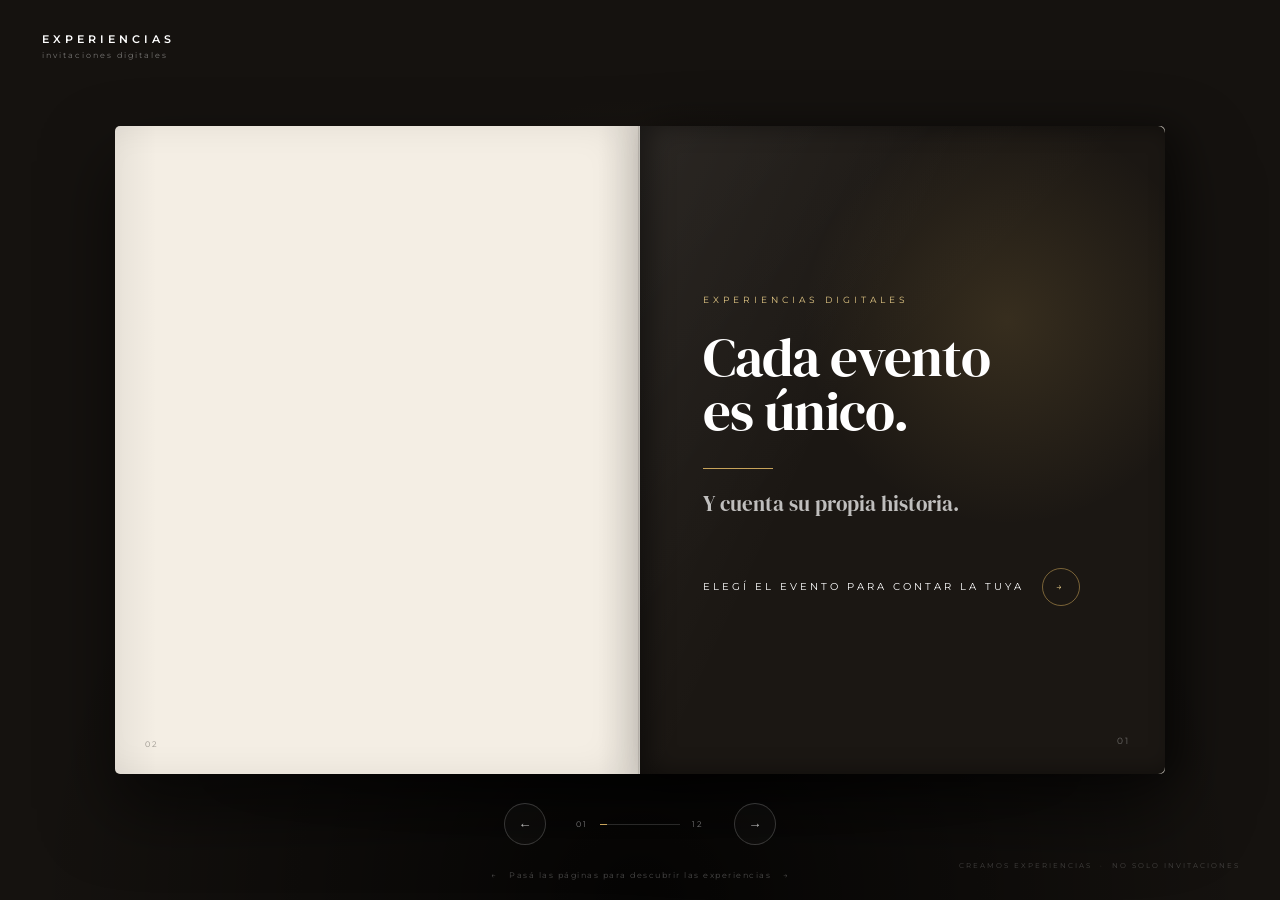
==== index.html @ a9545215 "Version inicial" ====
<!doctype html>
<html lang="es">
  <head>
    <meta charset="UTF-8" />
    <meta name="viewport" content="width=device-width, initial-scale=1.0" />

    <title>Experiencias · Invitaciones digitales</title>

    <link rel="preconnect" href="https://fonts.googleapis.com" />
    <link rel="preconnect" href="https://fonts.gstatic.com" crossorigin />

    <link
      href="https://fonts.googleapis.com/css2?family=DM+Serif+Display&family=Montserrat:wght@300;400;500;600&display=swap"
      rel="stylesheet"
    />

    <link rel="stylesheet" href="assets/css/book.css" />
  </head>

  <body>
    <main class="book-world">
      <!-- Luz ambiental -->
      <div class="ambient-light"></div>

      <!-- Marca -->
      <div class="brand">
        <span>EXPERIENCIAS</span>
        <small>invitaciones digitales</small>
      </div>

      <!-- =========================
         LIBRO
    ========================== -->

      <section class="book-stage" aria-label="Experiencias">
        <div class="book" id="book">
          <!-- =========================
             PORTADA
        ========================== -->

          <div class="book-page cover-page" data-page="cover">
            <div class="cover-content">
              <div class="cover-small">EXPERIENCIAS DIGITALES</div>

              <h1>
                Cada evento<br />
                es único.
              </h1>

              <div class="cover-line"></div>

              <p>Y cuenta su propia historia.</p>

              <button class="open-book" id="openBook">
                <span>Elegí el evento para contar la tuya</span>
                <i>→</i>
              </button>
            </div>

            <div class="cover-number">01</div>
          </div>

          <!-- =========================
             PÁGINA INTERIOR IZQUIERDA
        ========================== -->

          <div class="book-page page-left" id="leftPage">
            <div class="page-number">
              <span id="leftNumber">02</span>
            </div>

            <div class="page-content" id="leftContent"></div>
          </div>

          <!-- =========================
             PÁGINA INTERIOR DERECHA
        ========================== -->

          <div class="book-page page-right" id="rightPage">
            <div class="page-number">
              <span id="rightNumber">03</span>
            </div>

            <div class="page-content" id="rightContent"></div>
          </div>
        </div>
      </section>

      <!-- =========================
         CONTROLES
    ========================== -->

      <div class="book-controls">
        <button id="prevPage" aria-label="Página anterior">←</button>

        <div class="page-progress">
          <span id="pageCurrent">01</span>
          <span class="progress-line">
            <span id="progressBar"></span>
          </span>
          <span id="pageTotal">12</span>
        </div>

        <button id="nextPage" aria-label="Página siguiente">→</button>
      </div>

      <div class="book-hint" id="bookHint">
        <span>←</span>
        <span>Pasá las páginas para descubrir las experiencias</span>
        <span>→</span>
      </div>

      <!-- =========================
         FOOTER MÍNIMO
    ========================== -->

      <div class="book-footer">
        <span>CREAMOS EXPERIENCIAS</span>
        <span>·</span>
        <span>NO SOLO INVITACIONES</span>
      </div>
    </main>

    <script src="assets/js/book.js"></script>
  </body>
</html>
---- assets/css/book.css ----
/* =========================================================
   EXPERIENCIAS
   BOOK EXPERIENCE
========================================================= */

:root {
  --bg: #15120f;
  --bg-soft: #211c17;

  --paper: #f4eee4;
  --paper-dark: #e8dfd2;

  --ink: #29231e;
  --ink-soft: #756b60;

  --gold: #c7a35a;
  --gold-light: #e4c986;

  --serif: "DM Serif Display", Georgia, serif;
  --sans: "Montserrat", Arial, sans-serif;
}

/* =========================================================
   RESET
========================================================= */

* {
  box-sizing: border-box;
}

html,
body {
  width: 100%;
  min-height: 100%;
  margin: 0;
}

body {
  background: var(--bg);
  color: white;
  font-family: var(--sans);
  overflow: hidden;
}

/* =========================================================
   ESCENARIO
========================================================= */

.book-world {
  position: relative;

  width: 100vw;
  height: 100vh;

  min-height: 620px;

  display: flex;
  align-items: center;
  justify-content: center;

  overflow: hidden;

  background:
    radial-gradient(circle at 50% 45%, rgba(94, 72, 40, 0.28), transparent 38%),
    radial-gradient(circle at 50% 100%, rgba(0, 0, 0, 0.75), transparent 55%),
    #15120f;
}

/* Luz ambiental detrás del libro */

.ambient-light {
  position: absolute;

  width: 70vw;
  height: 55vh;

  left: 50%;
  top: 50%;

  transform: translate(-50%, -50%);

  background: radial-gradient(
    ellipse,
    rgba(201, 162, 83, 0.12),
    rgba(201, 162, 83, 0.03) 40%,
    transparent 70%
  );

  filter: blur(20px);

  pointer-events: none;
}

/* =========================================================
   MARCA
========================================================= */

.brand {
  position: fixed;

  top: 32px;
  left: 42px;

  z-index: 20;

  display: flex;
  flex-direction: column;

  gap: 4px;
}

.brand span {
  font-size: 11px;
  letter-spacing: 4px;
  font-weight: 600;
}

.brand small {
  font-size: 8px;
  letter-spacing: 2px;
  color: rgba(255, 255, 255, 0.42);
}

/* =========================================================
   ESCENARIO DEL LIBRO
========================================================= */

.book-stage {
  position: relative;

  width: min(1080px, 82vw);
  height: min(650px, 72vh);

  perspective: 2200px;
}

/* =========================================================
   LIBRO
========================================================= */

.book {
  position: relative;

  width: 100%;
  height: 100%;

  transform-style: preserve-3d;

  transition: transform 1.1s cubic-bezier(0.22, 0.61, 0.36, 1);

  filter: drop-shadow(0 35px 35px rgba(0, 0, 0, 0.55));
}

/* =========================================================
   PÁGINAS
========================================================= */

.book-page {
  position: absolute;

  top: 0;

  width: 50%;
  height: 100%;

  overflow: hidden;

  background:
    linear-gradient(
      90deg,
      rgba(0, 0, 0, 0.05),
      transparent 8%,
      transparent 92%,
      rgba(0, 0, 0, 0.07)
    ),
    var(--paper);

  color: var(--ink);
}

/* izquierda */

.page-left {
  left: 0;

  border-radius: 5px 0 0 5px;

  box-shadow: inset -20px 0 35px rgba(0, 0, 0, 0.07);
}

/* derecha */

.page-right {
  right: 0;

  border-radius: 0 5px 5px 0;

  box-shadow: inset 20px 0 35px rgba(0, 0, 0, 0.07);
}

/* =========================================================
   LOMO
========================================================= */

.book::after {
  content: "";

  position: absolute;

  left: 50%;
  top: 0;

  width: 3px;
  height: 100%;

  transform: translateX(-50%);

  background: linear-gradient(
    90deg,
    rgba(0, 0, 0, 0.22),
    rgba(255, 255, 255, 0.28),
    rgba(0, 0, 0, 0.22)
  );

  z-index: 30;

  pointer-events: none;
}

/* =========================================================
   PORTADA
========================================================= */

.cover-page {
  left: 50%;

  width: 50%;

  z-index: 50;

  transform-origin: left center;

  background:
    linear-gradient(115deg, rgba(255, 255, 255, 0.05), transparent 40%),
    radial-gradient(
      circle at 70% 30%,
      rgba(214, 175, 94, 0.15),
      transparent 35%
    ),
    #1b1713;

  color: white;

  border-radius: 0 7px 7px 0;

  box-shadow:
    inset 10px 0 25px rgba(0, 0, 0, 0.45),
    15px 0 35px rgba(0, 0, 0, 0.35);

  transition: transform 1.25s cubic-bezier(0.77, 0, 0.18, 1);
}

/* cuando se abre */

.book.open .cover-page {
  transform: rotateY(-180deg);
}

/* =========================================================
   PORTADA CONTENIDO
========================================================= */

.cover-content {
  position: absolute;

  inset: 0;

  padding: 12%;

  display: flex;
  flex-direction: column;

  justify-content: center;
  align-items: flex-start;

  background: linear-gradient(
    135deg,
    rgba(255, 255, 255, 0.025),
    transparent 45%
  );
}

.cover-small {
  font-size: 9px;

  letter-spacing: 4px;

  color: var(--gold-light);

  margin-bottom: 25px;
}

.cover-content h1 {
  margin: 0;

  font-family: var(--serif);

  font-weight: 400;

  font-size: clamp(38px, 4.3vw, 68px);

  line-height: 0.98;

  letter-spacing: -1px;
}

.cover-line {
  width: 70px;
  height: 1px;

  background: var(--gold);

  margin: 30px 0 20px;
}

.cover-content p {
  margin: 0;

  font-family: var(--serif);

  font-size: 21px;

  color: rgba(255, 255, 255, 0.72);
}

/* =========================================================
   BOTÓN ABRIR
========================================================= */

.open-book {
  margin-top: 50px;

  padding: 0;

  display: flex;
  align-items: center;
  gap: 18px;

  border: 0;
  background: none;

  color: white;

  font-family: var(--sans);

  font-size: 10px;

  letter-spacing: 3px;
  text-transform: uppercase;

  cursor: pointer;
}

.open-book i {
  width: 38px;
  height: 38px;

  border: 1px solid rgba(201, 162, 87, 0.55);
  border-radius: 50%;

  display: flex;
  align-items: center;
  justify-content: center;

  color: var(--gold-light);

  font-style: normal;

  transition:
    transform 0.35s ease,
    background 0.35s ease;
}

.open-book:hover i {
  transform: translateX(6px);

  background: rgba(201, 162, 87, 0.12);
}

/* =========================================================
   NÚMERO PORTADA
========================================================= */

.cover-number {
  position: absolute;

  bottom: 28px;
  right: 35px;

  font-size: 9px;

  letter-spacing: 2px;

  color: rgba(255, 255, 255, 0.35);
}

/* =========================================================
   CONTENIDO DE PÁGINAS
========================================================= */

.page-content {
  position: absolute;

  inset: 0;

  padding: 12%;

  display: flex;
  flex-direction: column;

  justify-content: center;
}

/* =========================================================
   PÁGINA DE EXPERIENCIA
========================================================= */

.experience-page {
  position: relative;

  width: 100%;
  height: 100%;

  overflow: hidden;

  cursor: pointer;
}

.experience-image {
  position: absolute;

  inset: 0;

  width: 100%;
  height: 100%;

  object-fit: cover;

  transition: transform 1s ease;
}

.experience-page:hover .experience-image {
  transform: scale(1.045);
}

/* velo */

.experience-page::after {
  content: "";

  position: absolute;

  inset: 0;

  background: linear-gradient(
    to top,
    rgba(0, 0, 0, 0.72),
    rgba(0, 0, 0, 0.05) 60%
  );

  pointer-events: none;
}

/* información */

.experience-info {
  position: absolute;

  z-index: 2;

  left: 9%;
  right: 9%;
  bottom: 9%;

  color: white;
}

.experience-category {
  display: block;

  margin-bottom: 9px;

  font-size: 8px;

  letter-spacing: 3px;

  text-transform: uppercase;

  color: var(--gold-light);
}

.experience-title {
  margin: 0;

  font-family: var(--serif);

  font-size: clamp(28px, 3vw, 46px);

  font-weight: 400;

  line-height: 1;
}

.experience-phrase {
  margin: 13px 0 0;

  max-width: 280px;

  font-size: 11px;

  line-height: 1.7;

  color: rgba(255, 255, 255, 0.78);
}

/* =========================================================
   BOTÓN VIVIR
========================================================= */

.experience-open {
  margin-top: 22px;

  padding: 0;

  border: 0;

  background: transparent;

  color: white;

  font-family: var(--sans);

  font-size: 8px;

  letter-spacing: 2px;

  text-transform: uppercase;

  cursor: pointer;
}

.experience-open span {
  display: inline-block;

  padding-bottom: 5px;

  border-bottom: 1px solid rgba(255, 255, 255, 0.45);
}

/* =========================================================
   PÁGINA SIMPLE
========================================================= */

.simple-page {
  height: 100%;

  padding: 12%;

  display: flex;

  flex-direction: column;

  justify-content: center;

  align-items: flex-start;
}

.simple-number {
  font-size: 9px;

  letter-spacing: 3px;

  color: var(--gold-dark);

  margin-bottom: 25px;
}

.simple-page h2 {
  margin: 0;

  font-family: var(--serif);

  font-weight: 400;

  font-size: clamp(32px, 3vw, 50px);

  line-height: 1;
}

.simple-page p {
  max-width: 300px;

  margin-top: 20px;

  color: var(--ink-soft);

  font-size: 12px;

  line-height: 1.8;
}

/* =========================================================
   NÚMEROS
========================================================= */

.page-number {
  position: absolute;

  z-index: 10;

  bottom: 25px;

  font-size: 8px;

  letter-spacing: 2px;

  color: rgba(40, 35, 30, 0.42);
}

.page-left .page-number {
  left: 30px;
}

.page-right .page-number {
  right: 30px;
}

/* =========================================================
   CONTROLES
========================================================= */

.book-controls {
  position: fixed;

  z-index: 50;

  left: 50%;
  bottom: 55px;

  transform: translateX(-50%);

  display: flex;

  align-items: center;

  gap: 30px;
}

.book-controls button {
  width: 42px;
  height: 42px;

  border: 1px solid rgba(255, 255, 255, 0.18);

  border-radius: 50%;

  background: rgba(255, 255, 255, 0.025);

  color: rgba(255, 255, 255, 0.72);

  cursor: pointer;

  transition:
    border-color 0.3s ease,
    background 0.3s ease,
    transform 0.3s ease;
}

.book-controls button:hover {
  border-color: var(--gold);

  background: rgba(201, 162, 87, 0.08);

  transform: scale(1.08);
}

.page-progress {
  display: flex;

  align-items: center;

  gap: 12px;

  font-size: 8px;

  letter-spacing: 2px;

  color: rgba(255, 255, 255, 0.45);
}

.progress-line {
  position: relative;

  width: 80px;
  height: 1px;

  background: rgba(255, 255, 255, 0.15);
}

#progressBar {
  position: absolute;

  left: 0;
  top: 0;

  height: 1px;

  width: 10%;

  background: var(--gold);
}

/* =========================================================
   AYUDA
========================================================= */

.book-hint {
  position: fixed;

  left: 50%;
  bottom: 20px;

  transform: translateX(-50%);

  display: flex;

  gap: 12px;

  align-items: center;

  font-size: 8px;

  letter-spacing: 1.5px;

  color: rgba(255, 255, 255, 0.28);

  transition: opacity 0.8s ease;
}

.book-hint.hidden {
  opacity: 0;
}

/* =========================================================
   FOOTER
========================================================= */

.book-footer {
  position: fixed;

  right: 40px;
  bottom: 30px;

  display: flex;

  gap: 8px;

  font-size: 7px;

  letter-spacing: 2px;

  color: rgba(255, 255, 255, 0.22);
}

/* =========================================================
   ANIMACIONES
========================================================= */

@keyframes bookAppear {
  from {
    opacity: 0;
    transform: translateY(35px) rotateX(4deg);
  }

  to {
    opacity: 1;
    transform: translateY(0) rotateX(0);
  }
}

.book {
  animation: bookAppear 1.4s cubic-bezier(0.22, 0.61, 0.36, 1) both;
}

/* =========================================================
   RESPONSIVE
========================================================= */

@media (max-width: 800px) {
  body {
    overflow: hidden;
  }

  .book-world {
    min-height: 100svh;
  }

  .brand {
    top: 22px;
    left: 22px;
  }

  .book-stage {
    width: 88vw;
    height: 70vh;
  }

  .book-page {
    width: 100%;
  }

  .page-left {
    display: none;
  }

  .page-right {
    left: 0;
    right: auto;

    border-radius: 5px;

    box-shadow: inset 0 0 30px rgba(0, 0, 0, 0.08);
  }

  .book::after {
    display: none;
  }

  .cover-page {
    left: 0;

    width: 100%;

    border-radius: 5px;

    transform-origin: left center;
  }

  .book.open .cover-page {
    transform: rotateY(-180deg) translateX(-100%);
  }

  .cover-content {
    padding: 11%;
  }

  .cover-content h1 {
    font-size: 43px;
  }

  .cover-content p {
    font-size: 18px;
  }

  .book-controls {
    bottom: 58px;
  }

  .book-footer {
    display: none;
  }

  .book-hint {
    width: 90%;

    justify-content: center;

    text-align: center;
  }
}

@media (max-height: 700px) and (min-width: 801px) {
  .book-stage {
    height: 68vh;
  }

  .book-controls {
    bottom: 42px;
  }

  .book-hint {
    display: none;
  }
}

/* =========================================================
   ACCESIBILIDAD
========================================================= */

@media (prefers-reduced-motion: reduce) {
  *,
  *::before,
  *::after {
    animation-duration: 0.01ms !important;
    transition-duration: 0.01ms !important;
  }
}

/* =========================================================
   PAGE FLIP — EFECTO FÍSICO
========================================================= */

.book {
  transform-style: preserve-3d;
  perspective: 2200px;
}

/* Hoja que gira */
.flip-page {
  position: absolute;
  top: 0;
  left: 50%;

  width: 50%;
  height: 100%;

  transform-origin: left center;
  transform-style: preserve-3d;

  z-index: 100;

  cursor: grab;

  transition:
    transform 1s cubic-bezier(0.77, 0, 0.18, 1),
    filter 0.8s ease;
}

.flip-page:active {
  cursor: grabbing;
}

/* frente y dorso */
.flip-face {
  position: absolute;
  inset: 0;

  width: 100%;
  height: 100%;

  overflow: hidden;

  backface-visibility: hidden;

  border-radius: 0 5px 5px 0;

  box-shadow: inset 12px 0 25px rgba(0, 0, 0, 0.08);
}

/* frente */
.flip-front {
  background: var(--paper);
}

/* dorso */
.flip-back {
  transform: rotateY(180deg);

  background:
    linear-gradient(
      90deg,
      rgba(0, 0, 0, 0.08),
      transparent 18%,
      transparent 85%,
      rgba(0, 0, 0, 0.05)
    ),
    var(--paper-dark);
}

/* sombra que aparece debajo de la hoja */
.flip-page::after {
  content: "";

  position: absolute;

  top: 0;
  left: 0;

  width: 100%;
  height: 100%;

  pointer-events: none;

  background: linear-gradient(
    90deg,
    rgba(0, 0, 0, 0.38),
    rgba(0, 0, 0, 0.08) 30%,
    transparent 65%
  );

  opacity: 0;

  transition: opacity 0.4s ease;
}

.flip-page.flipping::after {
  opacity: 1;
}

/* =========================================================
   LIBRO ABIERTO
========================================================= */

.book.is-open {
  transform: translateY(-8px) scale(1.01);
}

/* =========================================================
   PROFUNDIDAD
========================================================= */

.book-stage::after {
  content: "";

  position: absolute;

  left: 8%;
  right: 8%;
  bottom: -5%;

  height: 12%;

  background: radial-gradient(ellipse, rgba(0, 0, 0, 0.7), transparent 70%);

  filter: blur(18px);

  z-index: -1;
}

/* =========================================================
   ILUMINACIÓN AL PASAR EL MOUSE
========================================================= */

.book-page,
.flip-page {
  --mouse-x: 50%;
  --mouse-y: 50%;
}

.book-page::before,
.flip-face::before {
  content: "";

  position: absolute;

  inset: 0;

  pointer-events: none;

  background: radial-gradient(
    circle at var(--mouse-x) var(--mouse-y),
    rgba(255, 255, 255, 0.12),
    transparent 30%
  );

  opacity: 0;

  transition: opacity 0.3s ease;

  z-index: 20;
}

.book-page:hover::before,
.flip-page:hover .flip-face::before {
  opacity: 1;
}

/* =========================================================
   MOBILE
========================================================= */

@media (max-width: 800px) {
  .flip-page {
    left: 0;
    width: 100%;

    transform-origin: left center;
  }

  .flip-face {
    border-radius: 5px;
  }

  .book-stage {
    perspective: 1600px;
  }
}

.particle-1 {
  top: 8%;
  left: 12%;

  font-size: 20px;

  animation-delay: 0s;
}

.particle-2 {
  top: 24%;
  right: 10%;

  font-size: 15px;

  animation-delay: 0.7s;
}

.particle-3 {
  bottom: 32%;
  left: 8%;

  font-size: 11px;

  color: #ff405b;

  animation-delay: 1.2s;
}

.particle-4 {
  bottom: 15%;
  right: 18%;

  font-size: 18px;

  color: #ffd84d;

  animation-delay: 1.8s;
}

/* =========================================================
   CUMPLE 8 · POWER AVENTURA
========================================================= */

.experience-cumple-8 {
  position: relative;

  background: #080b22;

  color: white;

  overflow: visible !important;

  isolation: isolate;
}

/* =========================================================
   ESCENA
========================================================= */

.experience-cumple-8 .experience-game-scene {
  position: absolute;

  inset: 0;

  overflow: visible;

  border-radius: inherit;

  isolation: isolate;
}

/* =========================================================
   FONDO · mario-rock.jpg
========================================================= */

.experience-cumple-8 .game-background {
  position: absolute;

  inset: 0;

  width: 100%;
  height: 100%;

  object-fit: cover;

  z-index: 1;

  transition:
    transform 0.65s cubic-bezier(0.22, 1, 0.36, 1),
    filter 0.65s ease;
}

/* =========================================================
   OSCURECIMIENTO
========================================================= */

.experience-cumple-8 .game-darkness {
  position: absolute;

  inset: 0;

  z-index: 2;

  background: linear-gradient(
    135deg,
    rgba(7, 8, 25, 0.08),
    rgba(9, 5, 35, 0.22)
  );

  transition: background 0.65s ease;
}

/* =========================================================
   MARIO · ESTADO NORMAL
========================================================= */

.experience-cumple-8 .game-character {
  position: absolute;

  left: 50%;
  bottom: -3%;

  width: 74%;
  max-width: none;
  height: auto;

  transform: translateX(-50%) translateY(58%) scale(0.92);

  transform-origin: center bottom;

  z-index: 5;

  pointer-events: none;

  opacity: 0;

  filter: drop-shadow(0 18px 18px rgba(0, 0, 0, 0.35));

  transition:
    transform 0.18s cubic-bezier(0.2, 0.9, 0.3, 1),
    opacity 0.12s ease,
    filter 0.18s ease;
}

/* =========================================================
   LUZ
========================================================= */

.experience-cumple-8 .game-glow {
  position: absolute;

  width: 65%;
  height: 65%;

  left: 50%;
  top: 45%;

  transform: translate(-50%, -50%);

  z-index: 3;

  pointer-events: none;

  background: radial-gradient(circle, rgba(80, 100, 255, 0.3), transparent 68%);

  opacity: 0.55;

  transition:
    opacity 0.6s ease,
    transform 0.7s ease;
}

/* =========================================================
   PARTÍCULAS
========================================================= */

.experience-cumple-8 .game-particles {
  position: absolute;

  inset: 0;

  z-index: 6;

  pointer-events: none;

  overflow: visible;
}

.experience-cumple-8 .game-particles .particle {
  position: absolute;

  font-family: Arial, sans-serif;

  color: white;

  opacity: 0.75;

  text-shadow: 0 0 10px rgba(91, 129, 255, 0.9);

  transition:
    transform 0.6s ease,
    opacity 0.6s ease;
}

.experience-cumple-8 .particle-1 {
  top: 12%;
  left: 12%;

  font-size: 18px;
}

.experience-cumple-8 .particle-2 {
  top: 25%;
  right: 13%;

  font-size: 14px;
}

.experience-cumple-8 .particle-3 {
  bottom: 30%;
  left: 9%;

  font-size: 10px;

  color: #ff405c;
}

.experience-cumple-8 .particle-4 {
  bottom: 16%;
  right: 15%;

  font-size: 19px;

  color: #ffd84a;
}

/* =========================================================
   HOVER · FONDO SE RETRAE
========================================================= */

.experience-cumple-8:hover .game-background {
  transform: scale(0.94);

  filter: brightness(0.58) saturate(0.82);
}

/* =========================================================
   HOVER · OSCURECE
========================================================= */

.experience-cumple-8:hover .game-darkness {
  background: linear-gradient(
    135deg,
    rgba(5, 7, 25, 0.3),
    rgba(18, 5, 40, 0.48)
  );
}

/* =========================================================
   MARIO · SALTO
========================================================= */

.experience-cumple-8:hover .game-character {
  transform: translateX(-50%) translateY(2%) scale(1.04);

  opacity: 1;

  filter: drop-shadow(0 28px 24px rgba(0, 0, 0, 0.48))
    drop-shadow(0 0 22px rgba(75, 105, 255, 0.25));
}

/* =========================================================
   HOVER · LUZ
========================================================= */

.experience-cumple-8:hover .game-glow {
  opacity: 0.9;

  transform: translate(-50%, -53%) scale(1.12);
}

/* =========================================================
   HOVER · PARTÍCULAS
========================================================= */

.experience-cumple-8:hover .particle-1 {
  transform: translate(-8px, -12px) scale(1.3);

  opacity: 1;
}

.experience-cumple-8:hover .particle-2 {
  transform: translate(8px, -15px) scale(1.25);

  opacity: 1;
}

.experience-cumple-8:hover .particle-3 {
  transform: translate(-10px, 8px) scale(1.3);

  opacity: 1;
}

.experience-cumple-8:hover .particle-4 {
  transform: translate(10px, -10px) scale(1.3);

  opacity: 1;
}

/* =========================================================
   INFORMACIÓN
========================================================= */

.experience-cumple-8 .experience-info {
  position: relative;

  z-index: 10;
}

.experience-cumple-8 .experience-category {
  color: #6ba7ff;

  font-weight: 600;

  letter-spacing: 2.5px;
}

.experience-cumple-8 .experience-title {
  color: white;

  text-shadow: 0 3px 18px rgba(0, 0, 0, 0.55);
}

.experience-cumple-8 .experience-phrase {
  color: #d2d7f4;
}

/* =========================================================
   BOTÓN
========================================================= */

.experience-cumple-8 .experience-open {
  color: white;

  border: 1px solid rgba(255, 255, 255, 0.25);

  background: linear-gradient(90deg, #4b32ff, #e52f55);

  box-shadow: 0 10px 30px rgba(67, 43, 220, 0.35);
}

.experience-cumple-8 .experience-open:hover {
  transform: translateY(-2px);

  box-shadow: 0 16px 40px rgba(67, 43, 220, 0.55);
}

/* =========================================================
   CUMPLE 8 · AJUSTE DEL CONTENIDO
========================================================= */

.experience-cumple-8 .experience-info {
  position: absolute;

  left: 7%;
  right: 7%;
  bottom: 7%;

  z-index: 20;

  text-align: left;

  max-width: 82%;
}

/* =========================================================
   CUMPLE 8 · PERMITIR QUE MARIO SALGA DEL CUADRO
========================================================= */

.book-page.page-right:has(.experience-cumple-8),
.book-page.page-right:has(.experience-cumple-8) .page-content {
  overflow: visible !important;
}

.experience-cumple-8,
.experience-cumple-8 .experience-game-scene {
  overflow: visible !important;
}
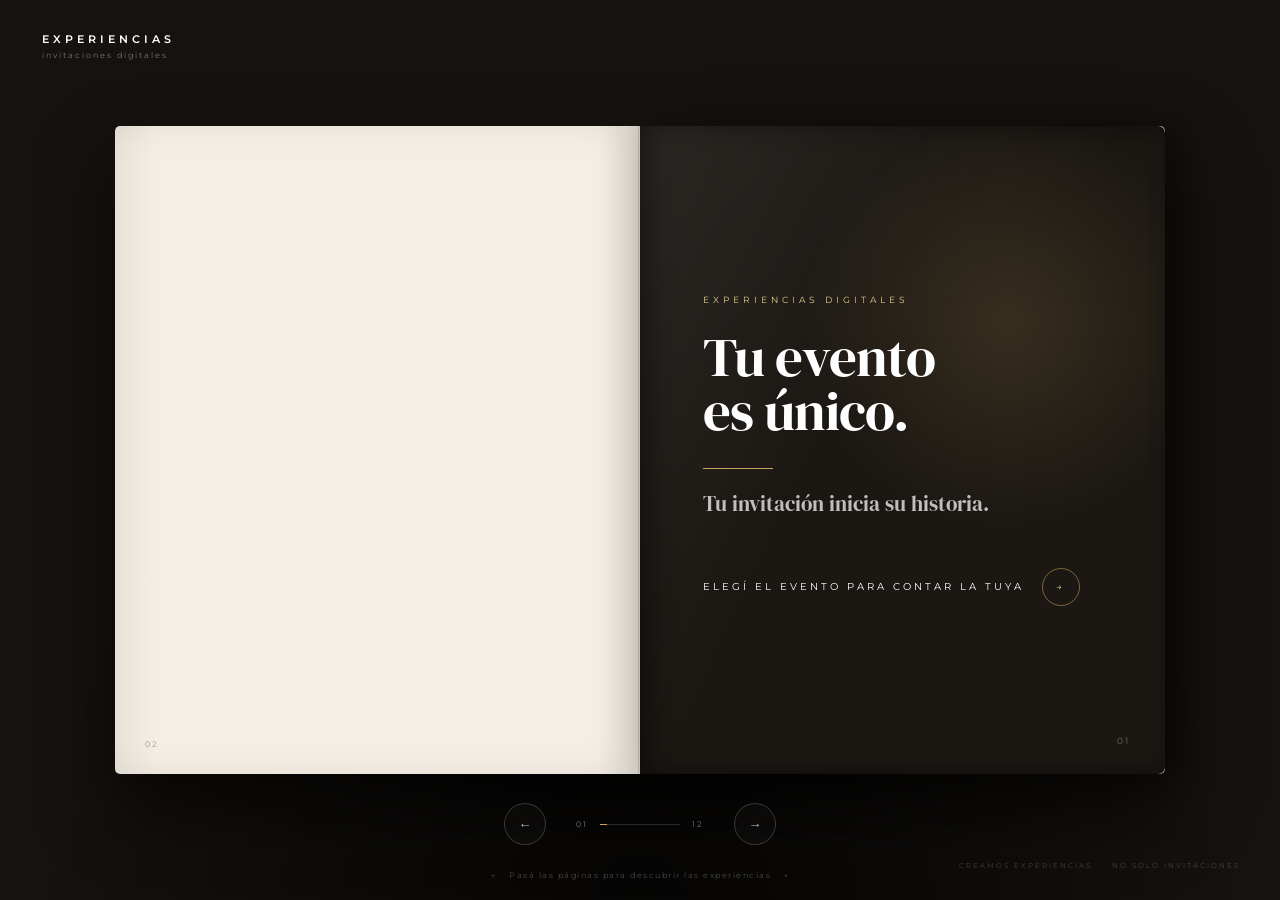
==== commit 73131dad: "Ajustes visuales Cumple 8 y Mario" ====
--- a/index.html
+++ b/index.html
@@ -43,13 +43,13 @@
               <div class="cover-small">EXPERIENCIAS DIGITALES</div>
 
               <h1>
-                Cada evento<br />
+                Tu evento<br />
                 es único.
               </h1>
 
               <div class="cover-line"></div>
 
-              <p>Y cuenta su propia historia.</p>
+              <p>Tu invitación inicia su historia.</p>
 
               <button class="open-book" id="openBook">
                 <span>Elegí el evento para contar la tuya</span>
--- a/assets/css/book.css
+++ b/assets/css/book.css
@@ -1137,19 +1137,51 @@
 }
 
 /* =========================================================
-   CUMPLE 8 · POWER AVENTURA
-========================================================= */
+   CUMPLE 8 · MARIO DENTRO DE LA HOJA
+========================================================= */
+
+.book-page.page-right:has(.experience-cumple-8),
+.book-page.page-right:has(.experience-cumple-8) .page-content {
+  overflow: hidden !important;
+}
 
 .experience-cumple-8 {
-  position: relative;
-
-  background: #080b22;
-
-  color: white;
-
-  overflow: visible !important;
+  overflow: hidden !important;
+}
+
+.experience-cumple-8 .experience-game-scene {
+  position: absolute;
+  inset: 0;
+
+  width: 100%;
+  height: 100%;
+
+  overflow: hidden !important;
+
+  border-radius: inherit;
 
   isolation: isolate;
+}
+
+/* =========================================================
+   CUMPLE 8 · MARIO
+========================================================= */
+
+/* =========================================================
+   CUMPLE 8 · MARIO
+   Ajuste de tamaño durante el salto
+========================================================= */
+
+.experience-cumple-8 .game-character {
+  bottom: -1%;
+
+  width: 68%;
+
+  transform: translateX(-50%) translateY(48%) scale(0.92);
+}
+
+.experience-cumple-8:hover .game-character {
+  transform: translateX(-50%) translateY(0) scale(0.78);
 }
 
 /* =========================================================
@@ -1485,3 +1517,91 @@
 .experience-cumple-8 .experience-game-scene {
   overflow: visible !important;
 }
+
+/* =========================================================
+   FIX · TRANSICIÓN DE PÁGINAS
+   Superficie estable durante el page flip
+========================================================= */
+
+.experience-page {
+  position: absolute;
+  inset: 0;
+
+  width: 100%;
+  height: 100%;
+
+  overflow: hidden;
+
+  background: #000;
+
+  isolation: isolate;
+
+  transform: translateZ(0);
+  backface-visibility: hidden;
+  -webkit-backface-visibility: hidden;
+}
+
+/* La imagen permanece siempre dentro de la página */
+.experience-page .experience-image {
+  position: absolute;
+
+  inset: 0;
+
+  width: 100%;
+  height: 100%;
+
+  display: block;
+
+  object-fit: cover;
+
+  z-index: 1;
+
+  transform: translateZ(0);
+
+  backface-visibility: hidden;
+  -webkit-backface-visibility: hidden;
+}
+
+/* Velo de la experiencia */
+.experience-page::after {
+  z-index: 2;
+}
+
+/* Información siempre por encima */
+.experience-page .experience-info {
+  position: absolute;
+
+  z-index: 10;
+
+  backface-visibility: hidden;
+  -webkit-backface-visibility: hidden;
+}
+
+/* La hoja que gira también debe ser una superficie sólida */
+.flip-page,
+.flip-face {
+  backface-visibility: hidden;
+  -webkit-backface-visibility: hidden;
+
+  transform-style: preserve-3d;
+
+  background-color: var(--paper);
+}
+
+/* Evita que el navegador muestre transparencias
+   durante la composición 3D */
+.flip-front {
+  background: var(--paper);
+}
+
+.flip-back {
+  background:
+    linear-gradient(
+      90deg,
+      rgba(0, 0, 0, 0.08),
+      transparent 18%,
+      transparent 85%,
+      rgba(0, 0, 0, 0.05)
+    ),
+    var(--paper-dark);
+}
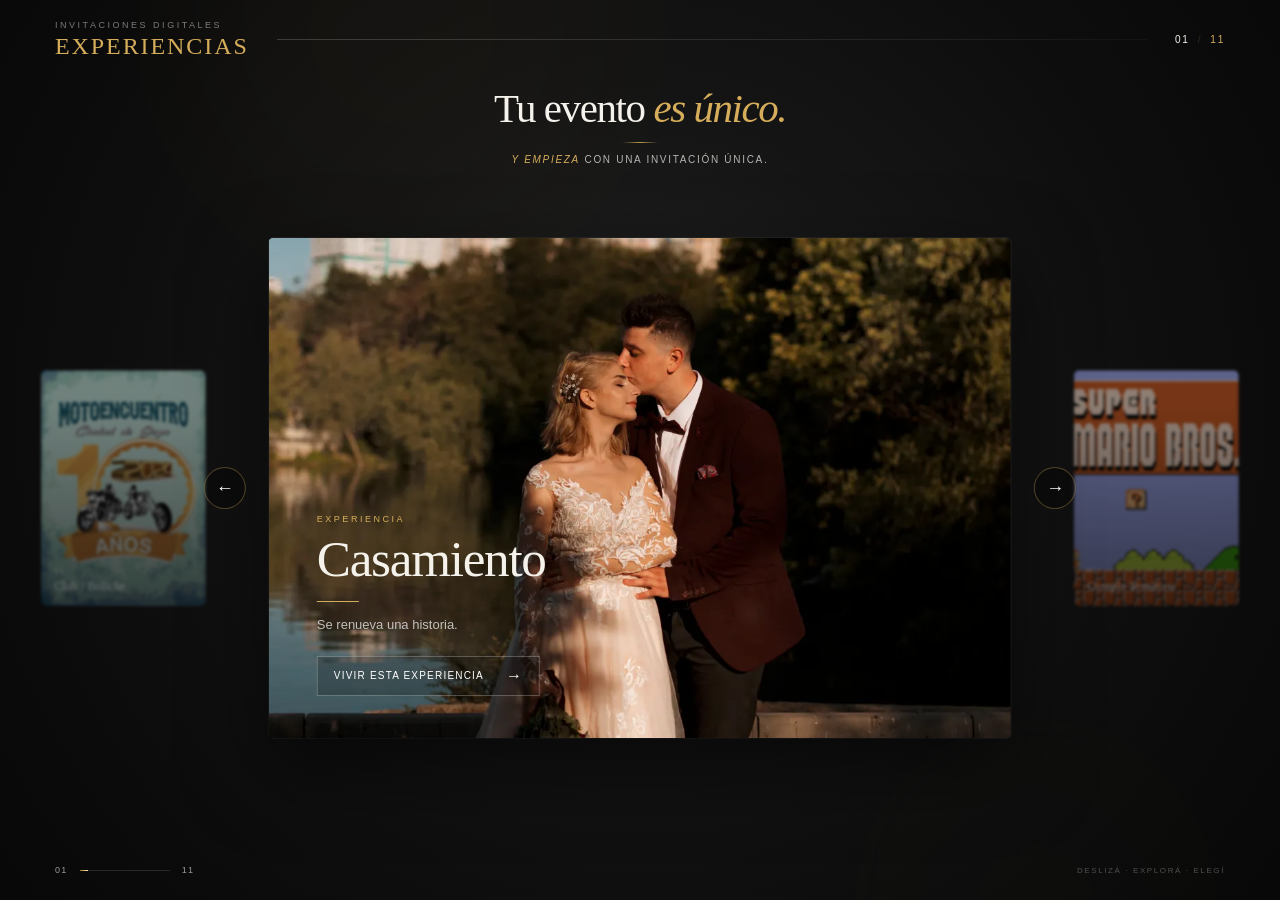
==== commit 3a112edf: "Actualización general" ====
--- a/index.html
+++ b/index.html
@@ -4,123 +4,182 @@
     <meta charset="UTF-8" />
     <meta name="viewport" content="width=device-width, initial-scale=1.0" />
 
-    <title>Experiencias · Invitaciones digitales</title>
+    <title>EXPERIENCIAS · Invitaciones digitales</title>
 
-    <link rel="preconnect" href="https://fonts.googleapis.com" />
-    <link rel="preconnect" href="https://fonts.gstatic.com" crossorigin />
-
-    <link
-      href="https://fonts.googleapis.com/css2?family=DM+Serif+Display&family=Montserrat:wght@300;400;500;600&display=swap"
-      rel="stylesheet"
-    />
-
-    <link rel="stylesheet" href="assets/css/book.css" />
+    <link rel="stylesheet" href="./assets/carousel/index.css" />
   </head>
 
   <body>
-    <main class="book-world">
-      <!-- Luz ambiental -->
-      <div class="ambient-light"></div>
+    <main class="experience-world">
+      <!-- =====================================================
+           FONDO AMBIENTAL
+      ====================================================== -->
 
-      <!-- Marca -->
-      <div class="brand">
-        <span>EXPERIENCIAS</span>
-        <small>invitaciones digitales</small>
-      </div>
+      <div class="ambient ambient-1"></div>
+      <div class="ambient ambient-2"></div>
+      <div class="ambient ambient-3"></div>
 
-      <!-- =========================
-         LIBRO
-    ========================== -->
+      <!-- =====================================================
+           HEADER
+      ====================================================== -->
 
-      <section class="book-stage" aria-label="Experiencias">
-        <div class="book" id="book">
-          <!-- =========================
-             PORTADA
-        ========================== -->
+      <header class="experience-header">
+        <div class="brand">
+          <span class="brand-small"> INVITACIONES DIGITALES </span>
 
-          <div class="book-page cover-page" data-page="cover">
-            <div class="cover-content">
-              <div class="cover-small">EXPERIENCIAS DIGITALES</div>
+          <span class="brand-name"> EXPERIENCIAS </span>
+        </div>
 
-              <h1>
-                Tu evento<br />
-                es único.
-              </h1>
+        <div class="header-line"></div>
 
-              <div class="cover-line"></div>
+        <div class="header-number">
+          <span id="headerCurrent">01</span>
 
-              <p>Tu invitación inicia su historia.</p>
+          <span class="slash">/</span>
 
-              <button class="open-book" id="openBook">
-                <span>Elegí el evento para contar la tuya</span>
-                <i>→</i>
+          <span id="headerTotal">11</span>
+        </div>
+      </header>
+
+      <!-- =====================================================
+           HERO
+      ====================================================== -->
+
+      <section class="hero">
+        <div class="hero-content">
+          <h1 id="heroTitle">
+            Tu invitación
+            <em>es única.</em>
+          </h1>
+
+          <div id="hero-line" class="hero-line"></div>
+
+          <p id="heroPhrase">
+            <em>Tu historia también</em>
+            <span>merece una invitación única.</span>
+          </p>
+        </div>
+
+        <!-- ===================================================
+       EXPERIENCIA / CARRUSEL
+  ==================================================== -->
+
+        <div class="world-loader" id="worldLoader">
+          <div class="world-loader-inner">
+            <div class="world-loader-number" id="worldLoaderNumber">01</div>
+            <div class="world-loader-line"></div>
+            <div class="world-loader-text" id="worldLoaderText">CARGANDO</div>
+          </div>
+        </div>
+
+        <div class="experience-carousel">
+          <!-- Flecha izquierda -->
+
+          <button
+            class="carousel-arrow carousel-prev"
+            id="prevExperience"
+            aria-label="Experiencia anterior"
+          >
+            ←
+          </button>
+
+          <!-- Tarjeta lateral izquierda -->
+
+          <div class="side-card side-card-left" id="sideLeft">
+            <img id="sideLeftImage" src="" alt="" />
+
+            <div class="side-overlay"></div>
+
+            <div class="side-info">
+              <span id="sideLeftNumber"> 11 </span>
+
+              <span id="sideLeftTitle"> Otro evento </span>
+            </div>
+          </div>
+
+          <!-- Tarjeta lateral derecha -->
+
+          <div class="side-card side-card-right" id="sideRight">
+            <img id="sideRightImage" src="" alt="" />
+
+            <div class="side-overlay"></div>
+
+            <div class="side-info">
+              <span id="sideRightNumber"> 02 </span>
+
+              <span id="sideRightTitle"> Cumple 8 </span>
+            </div>
+          </div>
+
+          <!-- =================================================
+               EXPERIENCIA PRINCIPAL
+          ================================================== -->
+
+          <article class="main-experience" id="mainExperience">
+            <div class="particle-layer"></div>
+
+            <div class="main-image-wrapper">
+              <img id="mainImage" class="main-image" src="" alt="" />
+
+              <img id="mainImageHover" class="main-image-hover" src="" alt="" />
+
+              <div class="main-image-overlay"></div>
+
+              <div class="main-image-glow"></div>
+            </div>
+
+            <div class="main-content">
+              <div class="experience-category">EXPERIENCIA</div>
+
+              <h2 id="mainTitle">Casamiento</h2>
+
+              <div class="title-line"></div>
+
+              <p id="mainPhrase">Se renueva una historia.</p>
+
+              <button class="experience-button" id="openExperience">
+                <span> Vivir esta experiencia </span>
+
+                <strong> → </strong>
               </button>
             </div>
+          </article>
 
-            <div class="cover-number">01</div>
-          </div>
+          <!-- Flecha derecha -->
 
-          <!-- =========================
-             PÁGINA INTERIOR IZQUIERDA
-        ========================== -->
-
-          <div class="book-page page-left" id="leftPage">
-            <div class="page-number">
-              <span id="leftNumber">02</span>
-            </div>
-
-            <div class="page-content" id="leftContent"></div>
-          </div>
-
-          <!-- =========================
-             PÁGINA INTERIOR DERECHA
-        ========================== -->
-
-          <div class="book-page page-right" id="rightPage">
-            <div class="page-number">
-              <span id="rightNumber">03</span>
-            </div>
-
-            <div class="page-content" id="rightContent"></div>
-          </div>
+          <button
+            class="carousel-arrow carousel-next"
+            id="nextExperience"
+            aria-label="Siguiente experiencia"
+          >
+            →
+          </button>
         </div>
       </section>
 
-      <!-- =========================
-         CONTROLES
-    ========================== -->
+      <!-- =====================================================
+           CTA
+      ====================================================== -->
 
-      <div class="book-controls">
-        <button id="prevPage" aria-label="Página anterior">←</button>
+      <!-- =====================================================
+           FOOTER
+      ====================================================== -->
 
-        <div class="page-progress">
-          <span id="pageCurrent">01</span>
-          <span class="progress-line">
-            <span id="progressBar"></span>
-          </span>
-          <span id="pageTotal">12</span>
+      <footer class="experience-footer">
+        <div class="progress">
+          <span class="progress-number" id="progressCurrent"> 01 </span>
+
+          <div class="progress-line">
+            <div class="progress-fill" id="progressFill"></div>
+          </div>
+
+          <span class="progress-number"> 11 </span>
         </div>
 
-        <button id="nextPage" aria-label="Página siguiente">→</button>
-      </div>
-
-      <div class="book-hint" id="bookHint">
-        <span>←</span>
-        <span>Pasá las páginas para descubrir las experiencias</span>
-        <span>→</span>
-      </div>
-
-      <!-- =========================
-         FOOTER MÍNIMO
-    ========================== -->
-
-      <div class="book-footer">
-        <span>CREAMOS EXPERIENCIAS</span>
-        <span>·</span>
-        <span>NO SOLO INVITACIONES</span>
-      </div>
+        <div class="footer-hint">Deslizá · explorá · elegí</div>
+      </footer>
     </main>
 
-    <script src="assets/js/book.js"></script>
+    <script src="./assets/carousel/index.js"></script>
   </body>
 </html>
--- a/assets/carousel/index.css
+++ b/assets/carousel/index.css
@@ -0,0 +1,1693 @@
+:root {
+  --bg: #0d0d0d;
+  --bg-soft: #151515;
+  --text: #f5f2eb;
+  --text-soft: rgba(245, 242, 235, 0.62);
+  --gold: #d6ae5b;
+  --gold-soft: rgba(214, 174, 91, 0.25);
+
+  --transition: 900ms cubic-bezier(0.22, 1, 0.36, 1);
+}
+
+/* =========================================================
+   RESET
+   ========================================================= */
+
+* {
+  box-sizing: border-box;
+  margin: 0;
+  padding: 0;
+}
+
+html,
+body {
+  width: 100%;
+  height: 100%;
+}
+
+body {
+  overflow: hidden;
+
+  background: var(--bg);
+  color: var(--text);
+
+  font-family: Arial, Helvetica, sans-serif;
+
+  -webkit-font-smoothing: antialiased;
+}
+
+/* =========================================================
+   WORLD
+   ========================================================= */
+
+.experience-world {
+  position: relative;
+
+  width: 100%;
+  height: 100vh;
+  min-height: 600px;
+
+  overflow: hidden;
+
+  background: radial-gradient(
+    circle at 50% 45%,
+    #222 0%,
+    #141414 38%,
+    #0b0b0b 78%,
+    #080808 100%
+  );
+
+  color: var(--text);
+}
+
+/* =========================================================
+   AMBIENT LIGHTS
+   ========================================================= */
+
+.ambient {
+  position: absolute;
+
+  border-radius: 50%;
+
+  pointer-events: none;
+
+  filter: blur(90px);
+
+  opacity: 0.16;
+
+  animation: ambientMove 16s ease-in-out infinite alternate;
+}
+
+.ambient-1 {
+  width: 420px;
+  height: 420px;
+
+  top: -180px;
+  left: 15%;
+
+  background: rgba(214, 174, 91, 0.18);
+}
+
+.ambient-2 {
+  width: 360px;
+  height: 360px;
+
+  right: 5%;
+  bottom: -180px;
+
+  background: rgba(120, 100, 70, 0.16);
+
+  animation-delay: -5s;
+}
+
+.ambient-3 {
+  width: 300px;
+  height: 300px;
+
+  left: 35%;
+  bottom: 15%;
+
+  background: rgba(255, 255, 255, 0.035);
+
+  animation-delay: -9s;
+}
+
+@keyframes ambientMove {
+  from {
+    transform: translate3d(-20px, -10px, 0) scale(1);
+  }
+
+  to {
+    transform: translate3d(20px, 20px, 0) scale(1.08);
+  }
+}
+
+/* =========================================================
+   HEADER
+   ========================================================= */
+
+.experience-header {
+  position: absolute;
+
+  top: 0;
+  left: 0;
+  right: 0;
+
+  height: 78px;
+
+  padding: 0 55px;
+
+  display: flex;
+  align-items: center;
+
+  z-index: 20;
+}
+
+.brand {
+  display: flex;
+  flex-direction: column;
+
+  gap: 4px;
+
+  flex-shrink: 0;
+}
+
+.brand-small {
+  font-size: 9px;
+
+  line-height: 1;
+
+  letter-spacing: 0.28em;
+
+  text-transform: uppercase;
+
+  color: var(--text-soft);
+}
+
+.brand-name {
+  font-family: Georgia, "Times New Roman", serif;
+
+  font-size: 24px;
+
+  line-height: 1;
+
+  font-weight: 400;
+
+  letter-spacing: 0.08em;
+}
+
+.header-line {
+  flex: 1;
+
+  height: 1px;
+
+  margin: 0 28px;
+
+  background: linear-gradient(
+    90deg,
+    rgba(255, 255, 255, 0.18),
+    rgba(255, 255, 255, 0.035)
+  );
+}
+
+.header-number {
+  display: flex;
+  align-items: center;
+
+  gap: 8px;
+
+  font-size: 10px;
+
+  letter-spacing: 0.18em;
+
+  color: var(--text-soft);
+}
+
+.header-number #headerCurrent {
+  color: var(--text);
+}
+
+.slash {
+  opacity: 0.35;
+}
+
+/* =========================================================
+   HERO
+   ========================================================= */
+
+.hero {
+  position: absolute;
+
+  top: 78px;
+  right: 0;
+  bottom: 72px;
+  left: 0;
+
+  min-height: 0;
+}
+
+/* =========================================================
+   SLOGAN
+   ========================================================= */
+
+/* =========================================================
+   HERO — CABECERA SOBRE EL CARRUSEL
+   ========================================================= */
+
+.hero-content {
+  position: absolute;
+
+  top: 10px;
+  left: 50%;
+
+  width: min(720px, 80vw);
+
+  transform: translateX(-50%);
+
+  display: flex;
+  flex-direction: column;
+  align-items: center;
+
+  text-align: center;
+
+  z-index: 10;
+
+  pointer-events: none;
+}
+
+/* ---------------------------------------------------------
+   TÍTULO
+   --------------------------------------------------------- */
+
+.hero-content h1 {
+  margin: 0;
+
+  display: flex;
+  align-items: baseline;
+  justify-content: center;
+  gap: 9px;
+
+  font-family: Georgia, "Times New Roman", serif;
+
+  font-size: clamp(30px, 3.2vw, 45px);
+
+  font-weight: 400;
+
+  line-height: 1;
+
+  letter-spacing: -0.035em;
+
+  color: var(--text);
+}
+
+.hero-content h1 em {
+  font-style: italic;
+
+  color: var(--gold);
+}
+
+.hero-content p em {
+  font-style: italic;
+
+  color: var(--gold);
+}
+
+/* ---------------------------------------------------------
+   LÍNEA
+   --------------------------------------------------------- */
+
+.hero-line {
+  width: 36px;
+  height: 1px;
+
+  margin: 13px 0 10px;
+
+  background: var(--gold);
+
+  opacity: 0.85;
+}
+
+/* ---------------------------------------------------------
+   FRASE
+   --------------------------------------------------------- */
+
+.hero-content p {
+  margin: 0;
+
+  font-size: 10px;
+
+  line-height: 1.4;
+
+  letter-spacing: 0.17em;
+
+  text-transform: uppercase;
+
+  color: rgba(245, 242, 235, 0.48);
+}
+
+.hero-content p span {
+  color: rgba(245, 242, 235, 0.72);
+}
+
+.hero-eyebrow {
+  margin-bottom: 10px;
+
+  font-size: 9px;
+  line-height: 1;
+
+  letter-spacing: 0.28em;
+
+  color: var(--text-soft);
+}
+
+/* =========================================================
+   CAROUSEL
+   ========================================================= */
+
+.experience-carousel {
+  position: absolute;
+
+  top: calc(50% + 35px);
+  left: 50%;
+
+  width: min(850px, 58vw);
+  height: min(500px, 60vh);
+
+  transform: translate(-50%, -50%);
+
+  display: flex;
+  align-items: center;
+  justify-content: center;
+
+  z-index: 5;
+}
+
+.main-experience {
+  position: relative;
+
+  z-index: 5;
+
+  width: 100%;
+  height: 100%;
+
+  overflow: hidden;
+
+  border-radius: 4px;
+
+  background: #151515;
+
+  box-shadow:
+    0 30px 80px rgba(0, 0, 0, 0.55),
+    0 0 0 1px rgba(255, 255, 255, 0.055);
+
+  transition:
+    opacity var(--transition),
+    transform var(--transition);
+}
+
+.main-experience.changing {
+  opacity: 0;
+
+  transform: scale(0.97);
+}
+
+/* =========================================================
+   MAIN IMAGE
+   ========================================================= */
+
+.main-image-wrapper {
+  position: absolute;
+
+  inset: 0;
+
+  overflow: hidden;
+}
+
+.main-image {
+  display: block;
+
+  position: relative;
+  z-index: 1;
+  width: 100%;
+  height: 100%;
+  object-fit: cover;
+  border-radius: 4px;
+
+  width: 100%;
+  height: 100%;
+
+  object-fit: cover;
+
+  transition:
+    transform 1.2s ease,
+    filter 1.2s ease;
+}
+
+.main-experience.effect-mario:hover .main-image {
+  transform: perspective(900px) rotateX(7deg) scale(0.96) translateY(8px);
+
+  filter: brightness(0.42) saturate(0.65);
+}
+
+.main-image {
+  transition:
+    transform 700ms cubic-bezier(0.16, 1, 0.3, 1),
+    filter 600ms ease;
+}
+
+.main-image-overlay {
+  position: absolute;
+
+  inset: 0;
+
+  background: linear-gradient(
+    90deg,
+    rgba(0, 0, 0, 0.84) 0%,
+    rgba(0, 0, 0, 0.54) 35%,
+    rgba(0, 0, 0, 0.18) 68%,
+    rgba(0, 0, 0, 0.04) 100%
+  );
+}
+
+.main-image-glow {
+  position: absolute;
+
+  inset: 0;
+
+  background: radial-gradient(
+    circle at 70% 45%,
+    rgba(214, 174, 91, 0.11),
+    transparent 50%
+  );
+
+  pointer-events: none;
+}
+
+/* =========================================================
+   MAIN CONTENT
+   ========================================================= */
+
+.main-content {
+  position: absolute;
+
+  left: 48px;
+  bottom: 42px;
+
+  width: 330px;
+
+  z-index: 3;
+}
+
+.experience-category {
+  margin-bottom: 9px;
+
+  font-size: 9px;
+
+  line-height: 1;
+
+  letter-spacing: 0.28em;
+
+  text-transform: uppercase;
+
+  color: var(--gold);
+}
+
+.main-content h2 {
+  margin: 0;
+
+  font-family: Georgia, "Times New Roman", serif;
+
+  font-size: clamp(36px, 4vw, 58px);
+
+  font-weight: 400;
+
+  line-height: 1;
+
+  letter-spacing: -0.025em;
+}
+
+.title-line {
+  width: 42px;
+  height: 1px;
+
+  margin: 16px 0 13px;
+
+  background: var(--gold);
+}
+
+.main-content p {
+  margin: 0 0 22px;
+
+  font-size: 13px;
+
+  line-height: 1.5;
+
+  color: rgba(255, 255, 255, 0.7);
+}
+
+/* =========================================================
+   EXPERIENCE BUTTON
+   ========================================================= */
+
+.experience-button {
+  display: inline-flex;
+  align-items: center;
+
+  gap: 22px;
+
+  padding: 11px 16px;
+
+  border: 1px solid rgba(255, 255, 255, 0.25);
+
+  border-radius: 0;
+
+  background: rgba(0, 0, 0, 0.2);
+
+  color: white;
+
+  font-family: inherit;
+
+  font-size: 10px;
+
+  line-height: 1;
+
+  letter-spacing: 0.12em;
+
+  text-transform: uppercase;
+
+  cursor: pointer;
+
+  transition:
+    background 0.3s ease,
+    border-color 0.3s ease,
+    color 0.3s ease;
+}
+
+.experience-button strong {
+  font-size: 16px;
+
+  font-weight: 400;
+
+  line-height: 1;
+
+  transition: transform 0.3s ease;
+}
+
+.experience-button:hover {
+  border-color: var(--gold);
+
+  background: rgba(214, 174, 91, 0.12);
+
+  color: var(--gold);
+}
+
+.experience-button:hover strong {
+  transform: translateX(4px);
+}
+
+/* =========================================================
+   SIDE CARDS
+   ========================================================= */
+
+/* =========================================================
+   SIDE CARDS — EXPERIENCIAS ANTERIOR / SIGUIENTE
+   ========================================================= */
+
+.side-card {
+  position: absolute;
+  top: 50%;
+  width: 175px;
+  height: 250px;
+  overflow: hidden;
+  border-radius: 5px;
+  transform: translateY(-50%);
+  opacity: 0.78;
+  filter: blur(1.8px) saturate(0.88) brightness(0.72);
+}
+
+/* ---------------------------------------------------------
+   POSICIÓN
+   --------------------------------------------------------- */
+
+.side-card-left {
+  left: -225px;
+}
+
+.side-card-right {
+  right: -225px;
+}
+
+/* ---------------------------------------------------------
+   IMAGEN
+   --------------------------------------------------------- */
+
+.side-card img {
+  display: block;
+
+  width: 100%;
+  height: 100%;
+
+  object-fit: cover;
+
+  transform: scale(1.04);
+
+  transition: transform 0.8s ease;
+}
+
+/* ---------------------------------------------------------
+   VELO
+   --------------------------------------------------------- */
+
+.side-overlay {
+  position: absolute;
+  inset: 0;
+  background: linear-gradient(
+    180deg,
+    rgba(0, 0, 0, 0.02) 15%,
+    rgba(0, 0, 0, 0.48) 100%
+  );
+}
+
+/* ---------------------------------------------------------
+   INFORMACIÓN
+   --------------------------------------------------------- */
+
+.side-info {
+  position: absolute;
+
+  left: 14px;
+  right: 14px;
+  bottom: 14px;
+
+  display: flex;
+  flex-direction: column;
+
+  gap: 5px;
+
+  opacity: 0.75;
+}
+
+.side-info span:first-child {
+  font-size: 8px;
+
+  line-height: 1;
+
+  letter-spacing: 0.15em;
+
+  color: rgba(255, 255, 255, 0.6);
+}
+
+.side-info span:last-child {
+  font-family: Georgia, "Times New Roman", serif;
+
+  font-size: 13px;
+
+  line-height: 1.1;
+
+  color: rgba(255, 255, 255, 0.8);
+}
+
+/* ---------------------------------------------------------
+   EFECTO DE PROFUNDIDAD
+   --------------------------------------------------------- */
+
+.side-card-left {
+  transform: translateY(-50%) translateX(-8px) scale(0.94);
+}
+
+.side-card-right {
+  transform: translateY(-50%) translateX(8px) scale(0.94);
+}
+
+/* =========================================================
+   ARROWS
+   ========================================================= */
+
+.carousel-arrow {
+  position: absolute;
+
+  top: 50%;
+
+  width: 42px;
+  height: 42px;
+
+  padding: 0;
+
+  display: flex;
+  align-items: center;
+  justify-content: center;
+
+  transform: translateY(-50%);
+
+  border: 1px solid rgba(255, 255, 255, 0.2);
+
+  border-radius: 50%;
+
+  background: rgba(0, 0, 0, 0.28);
+
+  color: white;
+
+  font-family: Arial, sans-serif;
+
+  font-size: 18px;
+
+  line-height: 1;
+
+  cursor: pointer;
+
+  z-index: 10;
+
+  transition:
+    border-color 0.3s ease,
+    color 0.3s ease,
+    background 0.3s ease,
+    transform 0.3s ease;
+}
+
+.carousel-prev {
+  left: -65px;
+}
+
+.carousel-next {
+  right: -65px;
+}
+
+.carousel-arrow:hover {
+  border-color: var(--gold);
+
+  background: rgba(214, 174, 91, 0.08);
+
+  color: var(--gold);
+}
+
+.carousel-prev:hover {
+  transform: translate(-3px, -50%);
+}
+
+.carousel-next:hover {
+  transform: translate(3px, -50%);
+}
+
+/* =========================================================
+   CTA
+   ========================================================= */
+
+.hero-cta {
+  position: absolute;
+
+  left: 55px;
+  bottom: 92px;
+
+  display: flex;
+  align-items: center;
+
+  gap: 14px;
+
+  font-size: 9px;
+
+  line-height: 1;
+
+  letter-spacing: 0.2em;
+
+  text-transform: uppercase;
+
+  color: rgba(255, 255, 255, 0.42);
+
+  z-index: 10;
+}
+
+.hero-cta-arrow {
+  color: var(--gold);
+
+  font-size: 15px;
+
+  line-height: 1;
+}
+
+/* =========================================================
+   FOOTER / PROGRESS
+   ========================================================= */
+
+.experience-footer {
+  position: absolute;
+
+  left: 55px;
+  right: 55px;
+  bottom: 25px;
+
+  display: flex;
+  align-items: center;
+  justify-content: space-between;
+
+  z-index: 20;
+}
+
+.progress {
+  display: flex;
+  align-items: center;
+
+  gap: 12px;
+}
+
+.progress-number {
+  font-size: 9px;
+
+  line-height: 1;
+
+  letter-spacing: 0.15em;
+
+  color: var(--text-soft);
+}
+
+.progress-line {
+  width: 90px;
+  height: 1px;
+
+  overflow: hidden;
+
+  background: rgba(255, 255, 255, 0.12);
+}
+
+.progress-fill {
+  width: 9%;
+  height: 100%;
+
+  background: var(--gold);
+
+  transition: width 0.6s ease;
+}
+
+.footer-hint {
+  font-size: 8px;
+
+  line-height: 1;
+
+  letter-spacing: 0.2em;
+
+  text-transform: uppercase;
+
+  color: rgba(255, 255, 255, 0.28);
+}
+
+/* =========================================================
+   TABLET
+   ========================================================= */
+
+@media (max-width: 1100px) {
+  .experience-header {
+    padding: 0 30px;
+  }
+
+  .hero-content {
+    left: 30px;
+
+    width: 190px;
+  }
+
+  .hero-content h1 {
+    font-size: 38px;
+  }
+
+  .experience-carousel {
+    width: min(700px, 62vw);
+  }
+
+  .side-card {
+    display: none;
+  }
+
+  .carousel-prev {
+    left: -52px;
+  }
+
+  .carousel-next {
+    right: -52px;
+  }
+
+  .hero-cta {
+    left: 30px;
+  }
+
+  .experience-footer {
+    left: 30px;
+    right: 30px;
+  }
+}
+
+/* =========================================================
+   MOBILE
+   ========================================================= */
+
+@media (max-width: 700px) {
+  .experience-world {
+    min-height: 580px;
+  }
+
+  /* HEADER */
+
+  .experience-header {
+    height: 65px;
+
+    padding: 0 22px;
+  }
+
+  .brand-small {
+    font-size: 7px;
+  }
+
+  .brand-name {
+    font-size: 20px;
+  }
+
+  .header-line {
+    margin: 0 15px;
+  }
+
+  .header-number {
+    font-size: 9px;
+  }
+
+  /* HERO */
+
+  .hero {
+    top: 65px;
+    bottom: 70px;
+  }
+
+  /* SLOGAN */
+
+  .hero-content {
+    top: 24px;
+    left: 22px;
+
+    width: auto;
+
+    transform: none;
+  }
+
+  .hero-content h1 {
+    font-size: 31px;
+
+    line-height: 0.95;
+  }
+
+  .hero-line {
+    margin: 12px 0 9px;
+  }
+
+  .hero-content p {
+    font-size: 10px;
+  }
+
+  /* CAROUSEL */
+
+  .experience-carousel {
+    top: calc(50% + 45px);
+
+    width: calc(100vw - 44px);
+
+    height: min(62vh, 470px);
+  }
+
+  .main-experience {
+    border-radius: 3px;
+  }
+
+  .main-image-overlay {
+    background: linear-gradient(
+      180deg,
+      rgba(0, 0, 0, 0.12) 0%,
+      rgba(0, 0, 0, 0.2) 35%,
+      rgba(0, 0, 0, 0.9) 100%
+    );
+  }
+
+  /* CONTENT */
+
+  .main-content {
+    left: 25px;
+    right: 25px;
+    bottom: 25px;
+
+    width: auto;
+  }
+
+  .experience-category {
+    font-size: 8px;
+  }
+
+  .main-content h2 {
+    font-size: 38px;
+  }
+
+  .main-content p {
+    font-size: 12px;
+
+    margin-bottom: 18px;
+  }
+
+  /* ARROWS */
+
+  .carousel-prev {
+    left: 10px;
+  }
+
+  .carousel-next {
+    right: 10px;
+  }
+
+  .carousel-arrow {
+    width: 38px;
+    height: 38px;
+
+    background: rgba(0, 0, 0, 0.45);
+  }
+
+  /* CTA */
+
+  .hero-cta {
+    display: none;
+  }
+
+  /* FOOTER */
+
+  .experience-footer {
+    left: 22px;
+    right: 22px;
+    bottom: 18px;
+  }
+
+  .footer-hint {
+    display: none;
+  }
+
+  .progress-line {
+    width: 70px;
+  }
+}
+
+/* =========================================================
+   SMALL HEIGHT SCREENS
+   ========================================================= */
+
+@media (max-height: 700px) and (min-width: 701px) {
+  .experience-header {
+    height: 68px;
+  }
+
+  .hero {
+    top: 68px;
+    bottom: 62px;
+  }
+
+  .experience-carousel {
+    height: min(430px, 64vh);
+  }
+
+  .hero-content {
+    left: 45px;
+  }
+
+  .hero-content h1 {
+    font-size: 40px;
+  }
+
+  .main-content {
+    left: 40px;
+    bottom: 32px;
+  }
+
+  .hero-cta {
+    left: 45px;
+    bottom: 78px;
+  }
+
+  .experience-footer {
+    left: 45px;
+    right: 45px;
+    bottom: 18px;
+  }
+}
+
+/* =========================================================
+   REDUCED MOTION
+   ========================================================= */
+
+@media (prefers-reduced-motion: reduce) {
+  *,
+  *::before,
+  *::after {
+    animation-duration: 0.01ms !important;
+    animation-iteration-count: 1 !important;
+    scroll-behavior: auto !important;
+    transition-duration: 0.01ms !important;
+  }
+}
+
+/* =========================================================
+   INTERACCIÓN DEL CARRUSEL
+========================================================= */
+
+.experience-carousel {
+  touch-action: pan-y;
+  user-select: none;
+}
+
+.experience-carousel.is-dragging {
+  cursor: grabbing !important;
+}
+
+.experience-carousel.is-dragging .side-card {
+  transition: none;
+}
+
+.experience-carousel.is-dragging .main-image {
+  transition: none;
+}
+
+/* =========================================
+   EFECTOS DEL PUNTERO
+========================================= */
+
+.main-experience {
+  position: relative;
+  overflow: visible;
+}
+
+.particle-layer {
+  position: absolute;
+  inset: 0;
+  z-index: 8;
+  pointer-events: none;
+  overflow: hidden;
+}
+
+.pointer-particle {
+  position: absolute;
+  left: 0;
+  top: 0;
+  width: 5px;
+  height: 5px;
+  border-radius: 50%;
+  pointer-events: none;
+  transform: translate(-50%, -50%);
+  opacity: 0;
+  animation: particleFloat var(--particle-duration, 1.4s) ease-out forwards;
+  box-shadow:
+    0 0 5px currentColor,
+    0 0 10px currentColor;
+}
+
+.pointer-particle.bubble {
+  background: rgba(255, 245, 210, 0.08);
+  border: 1px solid currentColor;
+
+  box-shadow:
+    0 0 5px currentColor,
+    0 0 10px currentColor,
+    0 0 16px currentColor,
+    inset 0 0 5px currentColor;
+}
+
+.pointer-particle.dust {
+  width: 3px;
+  height: 3px;
+  box-shadow:
+    0 0 4px currentColor,
+    0 0 8px currentColor,
+    0 0 14px currentColor;
+}
+
+@keyframes particleFloat {
+  0% {
+    opacity: 0;
+    transform: translate(-50%, -50%) scale(0.3);
+  }
+
+  15% {
+    opacity: 0.9;
+  }
+
+  55% {
+    opacity: 0.65;
+  }
+
+  100% {
+    opacity: 0;
+    transform: translate(
+        calc(-50% + var(--particle-x)),
+        calc(-50% + var(--particle-y))
+      )
+      scale(var(--particle-scale));
+  }
+}
+
+@media (prefers-reduced-motion: reduce) {
+  .particle-layer {
+    display: none;
+  }
+}
+
+.main-image-hover {
+  position: absolute;
+
+  left: 50%;
+  bottom: -10px;
+
+  width: 125%;
+  height: 125%;
+
+  z-index: 20;
+
+  object-fit: contain;
+  object-position: center bottom;
+
+  opacity: 0;
+
+  transform: translate(-50%, 90px) scale(0.58);
+
+  filter: brightness(0.95) saturate(1.08)
+    drop-shadow(0 15px 22px rgba(0, 0, 0, 0.45));
+
+  transition:
+    opacity 500ms ease,
+    transform 850ms cubic-bezier(0.16, 1, 0.3, 1),
+    filter 500ms ease;
+
+  pointer-events: none;
+}
+
+.main-experience::after {
+  content: "";
+
+  position: absolute;
+  inset: 0;
+
+  z-index: 10;
+
+  border-radius: 4px;
+
+  background: linear-gradient(180deg, rgba(0, 0, 0, 0.12), rgba(0, 0, 0, 0.72));
+
+  opacity: 0;
+
+  transition: opacity 650ms ease;
+
+  pointer-events: none;
+}
+
+.main-experience.effect-mario:hover::after {
+  opacity: 0.72;
+}
+
+.main-experience.effect-mario:hover::after {
+  opacity: 0.72;
+}
+
+.main-experience:hover .main-image-hover {
+  opacity: 1;
+
+  transform: translate(-50%, 0) scale(0.82);
+
+  filter: brightness(1) saturate(1.1)
+    drop-shadow(0 20px 30px rgba(0, 0, 0, 0.55));
+}
+
+.main-experience:hover::after {
+  opacity: 0.55;
+}
+
+.main-image-hover {
+  transition:
+    opacity 450ms ease,
+    transform 900ms cubic-bezier(0.16, 1, 0.3, 1),
+    filter 500ms ease;
+}
+
+.main-experience:hover .main-image-hover {
+  opacity: 1;
+
+  transform: translate(-50%, -5px) scale(0.82);
+
+  filter: brightness(1) saturate(1.1)
+    drop-shadow(0 24px 32px rgba(0, 0, 0, 0.55));
+}
+
+/* =========================================================
+   UNIVERSOS VISUALES
+   ========================================================= */
+
+body {
+  transition:
+    background-color 700ms ease,
+    color 700ms ease;
+}
+
+/* =========================================================
+   CASAMIENTO
+   ========================================================= */
+
+body.world-casamiento {
+  --world-primary: #d6ae5b;
+  --world-secondary: #f3d58a;
+  --world-light: #fff1c7;
+  --world-text: #f5f2eb;
+  --world-muted: rgba(245, 242, 235, 0.55);
+
+  background:
+    radial-gradient(
+      circle at 50% 42%,
+      rgba(214, 174, 91, 0.09),
+      transparent 42%
+    ),
+    #0d0d0d;
+}
+
+body.world-casamiento .hero-content h1 {
+  font-family: Georgia, "Times New Roman", serif;
+  color: var(--world-text);
+}
+
+body.world-casamiento .hero-content h1 em {
+  color: var(--world-primary);
+}
+
+body.world-casamiento .hero-line {
+  background: linear-gradient(
+    90deg,
+    transparent,
+    var(--world-primary),
+    transparent
+  );
+}
+
+body.world-casamiento .hero-content p {
+  color: var(--world-muted);
+}
+
+body.world-casamiento .carousel-arrow {
+  border-color: rgba(214, 174, 91, 0.35);
+}
+
+body.world-casamiento .carousel-arrow:hover {
+  border-color: var(--world-primary);
+  box-shadow: 0 0 18px rgba(214, 174, 91, 0.18);
+}
+
+body.world-casamiento .main-title {
+  color: var(--world-text);
+}
+
+body.world-casamiento .main-phrase {
+  color: var(--world-primary);
+}
+
+/* =========================================================
+   CUMPLE 8
+   ========================================================= */
+
+body.world-cumple-8 {
+  --world-primary: #ffcf32;
+  --world-secondary: #ff4b3e;
+  --world-light: #fff4bd;
+  --world-blue: #4ca6ff;
+  --world-text: #fff8e5;
+  --world-muted: rgba(255, 248, 229, 0.68);
+
+  background:
+    radial-gradient(
+      circle at 50% 40%,
+      rgba(255, 207, 50, 0.1),
+      transparent 35%
+    ),
+    radial-gradient(
+      circle at 15% 70%,
+      rgba(76, 166, 255, 0.08),
+      transparent 30%
+    ),
+    #11100e;
+}
+
+body.world-cumple-8 .hero-content h1 {
+  font-family: "Arial Rounded MT Bold", "Trebuchet MS", Arial, sans-serif;
+
+  font-weight: 900;
+  letter-spacing: -0.025em;
+  color: var(--world-primary);
+
+  text-shadow:
+    2px 3px 0 rgba(255, 75, 62, 0.75),
+    0 0 20px rgba(255, 207, 50, 0.16);
+}
+
+body.world-cumple-8 .hero-content h1 em {
+  color: var(--world-secondary);
+  font-style: normal;
+}
+
+body.world-cumple-8 .hero-line {
+  width: 55px;
+
+  background: linear-gradient(
+    90deg,
+    var(--world-secondary),
+    var(--world-primary),
+    var(--world-blue)
+  );
+
+  box-shadow: 0 0 12px rgba(255, 207, 50, 0.35);
+}
+
+body.world-cumple-8 .hero-content p {
+  color: var(--world-muted);
+  letter-spacing: 0.14em;
+}
+
+body.world-cumple-8 .carousel-arrow {
+  border-color: rgba(255, 207, 50, 0.45);
+}
+
+body.world-cumple-8 .carousel-arrow:hover {
+  border-color: var(--world-primary);
+
+  box-shadow: 0 0 20px rgba(255, 207, 50, 0.25);
+}
+
+body.world-cumple-8 .main-title {
+  color: var(--world-primary);
+
+  text-shadow: 2px 3px 0 rgba(255, 75, 62, 0.65);
+}
+
+body.world-cumple-8 .main-phrase {
+  color: var(--world-light);
+}
+
+/* =========================================================
+   LOADER ENTRE UNIVERSOS
+   ========================================================= */
+
+.world-loader {
+  position: fixed;
+  inset: 0;
+
+  z-index: 1000;
+
+  display: flex;
+  align-items: center;
+  justify-content: center;
+
+  background: #0d0d0d;
+
+  opacity: 0;
+  visibility: hidden;
+
+  pointer-events: none;
+
+  transition:
+    opacity 300ms ease,
+    visibility 300ms ease;
+}
+
+.world-loader.is-visible {
+  opacity: 1;
+  visibility: visible;
+}
+
+.world-loader-inner {
+  display: flex;
+  flex-direction: column;
+  align-items: center;
+
+  min-width: 150px;
+
+  text-align: center;
+}
+
+.world-loader-number {
+  margin-bottom: 12px;
+
+  font-family: Georgia, "Times New Roman", serif;
+
+  font-size: 13px;
+  letter-spacing: 0.22em;
+
+  color: var(--world-primary, #d6ae5b);
+}
+
+.world-loader-line {
+  width: 42px;
+  height: 1px;
+
+  margin-bottom: 12px;
+
+  background: var(--world-primary, #d6ae5b);
+
+  transform-origin: center;
+
+  animation: worldLoaderLine 900ms ease-in-out infinite;
+}
+
+.world-loader-text {
+  font-size: 8px;
+  letter-spacing: 0.32em;
+
+  color: rgba(245, 242, 235, 0.52);
+}
+
+@keyframes worldLoaderLine {
+  0%,
+  100% {
+    transform: scaleX(0.35);
+    opacity: 0.35;
+  }
+
+  50% {
+    transform: scaleX(1);
+    opacity: 1;
+  }
+}
+
+/* Loader de Cumple 8 */
+
+body.world-cumple-8 .world-loader-number {
+  font-family: "Arial Rounded MT Bold", "Trebuchet MS", Arial, sans-serif;
+
+  font-weight: 900;
+
+  color: #ffcf32;
+
+  text-shadow: 2px 2px 0 #ff4b3e;
+}
+
+body.world-cumple-8 .world-loader-line {
+  background: linear-gradient(90deg, #ff4b3e, #ffcf32, #4ca6ff);
+}
+
+/* =========================================================
+   DESTELLOS CASAMIENTO
+   ========================================================= */
+
+body.world-casamiento .particle-layer::before {
+  content: "";
+
+  position: absolute;
+
+  inset: 0;
+
+  pointer-events: none;
+
+  background:
+    radial-gradient(
+      circle at 20% 25%,
+      rgba(255, 241, 199, 0.06),
+      transparent 3%
+    ),
+    radial-gradient(
+      circle at 75% 35%,
+      rgba(214, 174, 91, 0.05),
+      transparent 3%
+    ),
+    radial-gradient(
+      circle at 65% 75%,
+      rgba(255, 255, 255, 0.04),
+      transparent 3%
+    );
+}
+
+/* =========================================================
+   CUMPLE 8 — PEQUEÑO BRILLO DE COLOR
+   ========================================================= */
+
+body.world-cumple-8 .particle-layer::before {
+  content: "";
+
+  position: absolute;
+
+  inset: 0;
+
+  pointer-events: none;
+
+  background:
+    radial-gradient(
+      circle at 20% 25%,
+      rgba(255, 207, 50, 0.07),
+      transparent 4%
+    ),
+    radial-gradient(circle at 80% 30%, rgba(255, 75, 62, 0.05), transparent 4%),
+    radial-gradient(circle at 65% 75%, rgba(76, 166, 255, 0.05), transparent 4%);
+}
+
+.main-experience {
+  transition:
+    opacity 500ms ease,
+    transform 700ms cubic-bezier(0.16, 1, 0.3, 1);
+}
+
+.main-experience.changing {
+  opacity: 0.15;
+
+  transform: scale(0.965) translateY(8px);
+}
+
+body.world-cumple-8 .main-experience.changing {
+  transform: scale(0.94) rotate(-1deg) translateY(10px);
+}
+
+body.world-casamiento .main-experience.changing {
+  transform: scale(0.97) translateY(6px);
+}
+
+/* =========================================================
+   CUMPLE 8 — ATMÓSFERA LÚDICA
+   ========================================================= */
+
+body.world-cumple-8 .experience-header .brand-name {
+  color: #ffcf32;
+
+  text-shadow: 2px 2px 0 #ff4b3e;
+}
+
+body.world-cumple-8 .experience-header .brand-small {
+  color: rgba(255, 248, 229, 0.62);
+}
+
+body.world-cumple-8 .header-number {
+  color: #ffcf32;
+}
+
+body.world-cumple-8 .slash {
+  color: #ff4b3e;
+}
+
+body.world-cumple-8 .progress-fill {
+  background: linear-gradient(90deg, #ff4b3e, #ffcf32, #4ca6ff);
+
+  box-shadow: 0 0 10px rgba(255, 207, 50, 0.3);
+}
+
+/* =========================================================
+   CASAMIENTO — ATMÓSFERA EDITORIAL
+   ========================================================= */
+
+body.world-casamiento .experience-header .brand-name {
+  color: #d6ae5b;
+}
+
+body.world-casamiento .experience-header .brand-small {
+  color: rgba(245, 242, 235, 0.48);
+}
+
+body.world-casamiento .header-number {
+  color: #d6ae5b;
+}
+
+body.world-casamiento .slash {
+  color: rgba(214, 174, 91, 0.5);
+}
+
+body.world-casamiento .progress-fill {
+  background: linear-gradient(90deg, #9b7835, #d6ae5b, #fff1c7);
+
+  box-shadow: 0 0 10px rgba(214, 174, 91, 0.25);
+}
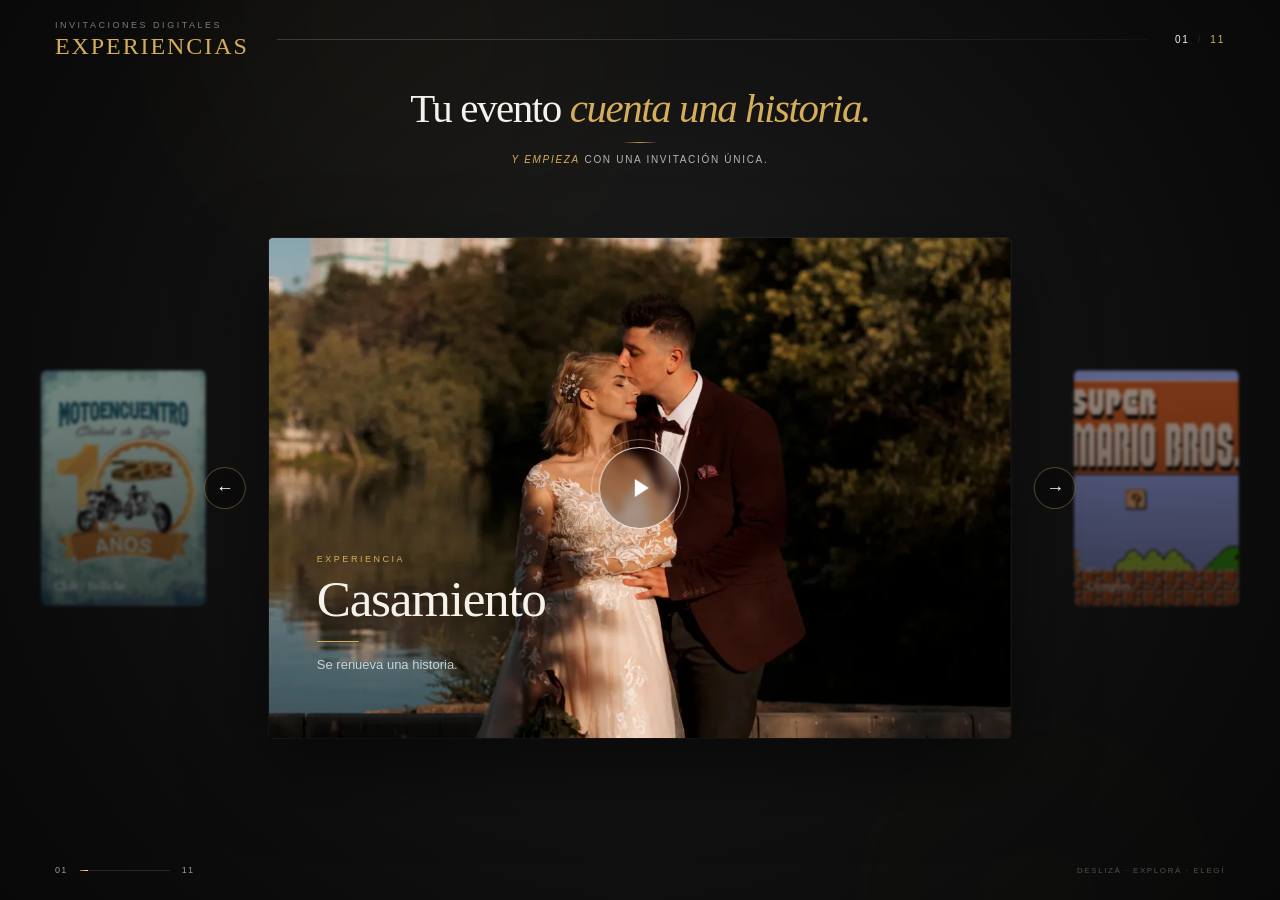
==== commit d928a0d5: "Actualización general" ====
--- a/index.html
+++ b/index.html
@@ -25,9 +25,9 @@
 
       <header class="experience-header">
         <div class="brand">
-          <span class="brand-small"> INVITACIONES DIGITALES </span>
-
-          <span class="brand-name"> EXPERIENCIAS </span>
+          <span class="brand-small">INVITACIONES DIGITALES</span>
+
+          <span class="brand-name">EXPERIENCIAS</span>
         </div>
 
         <div class="header-line"></div>
@@ -61,16 +61,22 @@
         </div>
 
         <!-- ===================================================
-       EXPERIENCIA / CARRUSEL
-  ==================================================== -->
+             LOADER
+        ==================================================== -->
 
         <div class="world-loader" id="worldLoader">
           <div class="world-loader-inner">
             <div class="world-loader-number" id="worldLoaderNumber">01</div>
+
             <div class="world-loader-line"></div>
+
             <div class="world-loader-text" id="worldLoaderText">CARGANDO</div>
           </div>
         </div>
+
+        <!-- ===================================================
+             EXPERIENCIA / CARRUSEL
+        ==================================================== -->
 
         <div class="experience-carousel">
           <!-- Flecha izquierda -->
@@ -83,7 +89,9 @@
             ←
           </button>
 
-          <!-- Tarjeta lateral izquierda -->
+          <!-- =================================================
+               TARJETA LATERAL IZQUIERDA
+          ================================================== -->
 
           <div class="side-card side-card-left" id="sideLeft">
             <img id="sideLeftImage" src="" alt="" />
@@ -97,7 +105,9 @@
             </div>
           </div>
 
-          <!-- Tarjeta lateral derecha -->
+          <!-- =================================================
+               TARJETA LATERAL DERECHA
+          ================================================== -->
 
           <div class="side-card side-card-right" id="sideRight">
             <img id="sideRightImage" src="" alt="" />
@@ -107,7 +117,7 @@
             <div class="side-info">
               <span id="sideRightNumber"> 02 </span>
 
-              <span id="sideRightTitle"> Cumple 8 </span>
+              <span id="sideRightTitle"> Cumple 9 </span>
             </div>
           </div>
 
@@ -118,6 +128,10 @@
           <article class="main-experience" id="mainExperience">
             <div class="particle-layer"></div>
 
+            <!-- =================================================
+                 IMAGEN PRINCIPAL
+            ================================================== -->
+
             <div class="main-image-wrapper">
               <img id="mainImage" class="main-image" src="" alt="" />
 
@@ -126,7 +140,23 @@
               <div class="main-image-overlay"></div>
 
               <div class="main-image-glow"></div>
-            </div>
+
+              <!-- =================================================
+                   BOTÓN PLAY / VIVIR EXPERIENCIA
+              ================================================== -->
+
+              <button
+                class="experience-button"
+                id="openExperience"
+                aria-label="Vivir esta experiencia"
+              >
+                <span class="play-icon"></span>
+              </button>
+            </div>
+
+            <!-- =================================================
+                 INFORMACIÓN DE LA EXPERIENCIA
+            ================================================== -->
 
             <div class="main-content">
               <div class="experience-category">EXPERIENCIA</div>
@@ -135,17 +165,13 @@
 
               <div class="title-line"></div>
 
-              <p id="mainPhrase">Se renueva una historia.</p>
-
-              <button class="experience-button" id="openExperience">
-                <span> Vivir esta experiencia </span>
-
-                <strong> → </strong>
-              </button>
+              <p id="mainPhrase"></p>
             </div>
           </article>
 
-          <!-- Flecha derecha -->
+          <!-- =================================================
+               FLECHA DERECHA
+          ================================================== -->
 
           <button
             class="carousel-arrow carousel-next"
@@ -158,10 +184,6 @@
       </section>
 
       <!-- =====================================================
-           CTA
-      ====================================================== -->
-
-      <!-- =====================================================
            FOOTER
       ====================================================== -->
 
@@ -180,6 +202,10 @@
       </footer>
     </main>
 
+    <!-- =====================================================
+         JAVASCRIPT
+    ====================================================== -->
+
     <script src="./assets/carousel/index.js"></script>
   </body>
 </html>
--- a/assets/carousel/index.css
+++ b/assets/carousel/index.css
@@ -526,63 +526,118 @@
 }
 
 /* =========================================================
-   EXPERIENCE BUTTON
+   EXPERIENCE PLAY BUTTON
    ========================================================= */
 
 .experience-button {
-  display: inline-flex;
+  position: absolute;
+
+  top: 50%;
+  left: 50%;
+
+  transform: translate(-50%, -50%);
+
+  width: 82px;
+  height: 82px;
+
+  padding: 0;
+
+  display: flex;
   align-items: center;
-
-  gap: 22px;
-
-  padding: 11px 16px;
-
-  border: 1px solid rgba(255, 255, 255, 0.25);
-
-  border-radius: 0;
-
-  background: rgba(0, 0, 0, 0.2);
+  justify-content: center;
+
+  border: 1px solid rgba(255, 255, 255, 0.8);
+  border-radius: 50%;
+
+  background: rgba(0, 0, 0, 0.28);
 
   color: white;
 
-  font-family: inherit;
-
-  font-size: 10px;
-
-  line-height: 1;
-
-  letter-spacing: 0.12em;
-
-  text-transform: uppercase;
-
   cursor: pointer;
 
+  z-index: 20;
+
+  backdrop-filter: blur(4px);
+
   transition:
-    background 0.3s ease,
-    border-color 0.3s ease,
-    color 0.3s ease;
-}
-
-.experience-button strong {
-  font-size: 16px;
-
-  font-weight: 400;
-
-  line-height: 1;
-
-  transition: transform 0.3s ease;
-}
+    transform 0.35s ease,
+    background 0.35s ease,
+    border-color 0.35s ease,
+    box-shadow 0.35s ease;
+}
+
+/* PLAY */
+
+.play-icon {
+  width: 0;
+  height: 0;
+
+  border-top: 9px solid transparent;
+  border-bottom: 9px solid transparent;
+  border-left: 14px solid white;
+
+  margin-left: 4px;
+
+  transition:
+    transform 0.35s ease,
+    border-left-color 0.35s ease;
+}
+
+/* HALO */
+
+.experience-button::before {
+  content: "";
+
+  position: absolute;
+
+  inset: -9px;
+
+  border: 1px solid rgba(255, 255, 255, 0.35);
+
+  border-radius: 50%;
+
+  animation: experiencePulse 2.4s ease-out infinite;
+
+  pointer-events: none;
+}
+
+/* HOVER */
 
 .experience-button:hover {
+  transform: translate(-50%, -50%) scale(1.08);
+
+  background: rgba(0, 0, 0, 0.45);
+
   border-color: var(--gold);
 
-  background: rgba(214, 174, 91, 0.12);
-
-  color: var(--gold);
-}
-
-.experience-button:hover strong {
-  transform: translateX(4px);
+  box-shadow:
+    0 0 0 6px rgba(214, 174, 91, 0.08),
+    0 0 30px rgba(214, 174, 91, 0.25);
+}
+
+.experience-button:hover .play-icon {
+  border-left-color: var(--gold);
+
+  transform: scale(1.08);
+}
+
+/* PULSO */
+
+@keyframes experiencePulse {
+  0% {
+    transform: scale(0.85);
+    opacity: 0.45;
+  }
+
+  70% {
+    transform: scale(1.12);
+    opacity: 0;
+  }
+
+  100% {
+    transform: scale(1.12);
+    opacity: 0;
+  }
 }
 
 /* =========================================================
@@ -1228,35 +1283,6 @@
   }
 }
 
-.main-image-hover {
-  position: absolute;
-
-  left: 50%;
-  bottom: -10px;
-
-  width: 125%;
-  height: 125%;
-
-  z-index: 20;
-
-  object-fit: contain;
-  object-position: center bottom;
-
-  opacity: 0;
-
-  transform: translate(-50%, 90px) scale(0.58);
-
-  filter: brightness(0.95) saturate(1.08)
-    drop-shadow(0 15px 22px rgba(0, 0, 0, 0.45));
-
-  transition:
-    opacity 500ms ease,
-    transform 850ms cubic-bezier(0.16, 1, 0.3, 1),
-    filter 500ms ease;
-
-  pointer-events: none;
-}
-
 .main-experience::after {
   content: "";
 
@@ -1284,33 +1310,8 @@
   opacity: 0.72;
 }
 
-.main-experience:hover .main-image-hover {
-  opacity: 1;
-
-  transform: translate(-50%, 0) scale(0.82);
-
-  filter: brightness(1) saturate(1.1)
-    drop-shadow(0 20px 30px rgba(0, 0, 0, 0.55));
-}
-
 .main-experience:hover::after {
   opacity: 0.55;
-}
-
-.main-image-hover {
-  transition:
-    opacity 450ms ease,
-    transform 900ms cubic-bezier(0.16, 1, 0.3, 1),
-    filter 500ms ease;
-}
-
-.main-experience:hover .main-image-hover {
-  opacity: 1;
-
-  transform: translate(-50%, -5px) scale(0.82);
-
-  filter: brightness(1) saturate(1.1)
-    drop-shadow(0 24px 32px rgba(0, 0, 0, 0.55));
 }
 
 /* =========================================================
@@ -1381,10 +1382,6 @@
 body.world-casamiento .main-phrase {
   color: var(--world-primary);
 }
-
-/* =========================================================
-   CUMPLE 8
-   ========================================================= */
 
 body.world-cumple-8 {
   --world-primary: #ffcf32;
@@ -1691,3 +1688,101 @@
 
   box-shadow: 0 0 10px rgba(214, 174, 91, 0.25);
 }
+
+/* =========================================================
+   EFECTO HOVER — MARIO / EXPERIENCIAS CON IMAGEN SUPERPUESTA
+   ========================================================= */
+
+.main-image-wrapper {
+  perspective: 1000px;
+}
+
+/* Imagen principal */
+.main-image {
+  transition:
+    transform 0.6s cubic-bezier(0.22, 1, 0.36, 1),
+    filter 0.6s ease,
+    opacity 0.6s ease;
+}
+
+/* =========================================================
+   EFECTO MARIO
+   SOLO cuando la experiencia actual es cumple-8
+========================================================= */
+
+.main-experience.mario-experience .main-image-wrapper {
+  position: relative;
+  perspective: 1000px;
+}
+
+/* =========================================================
+   IMAGEN DE FONDO — MARIO
+========================================================= */
+
+.main-experience.mario-experience .main-image {
+  position: relative;
+  z-index: 1;
+
+  transform-origin: center bottom;
+
+  transition:
+    transform 700ms cubic-bezier(0.22, 1, 0.36, 1),
+    filter 600ms ease,
+    opacity 600ms ease;
+}
+
+/* Fondo se recuesta SOLO en Mario */
+
+.main-experience.mario-experience:hover .main-image {
+  transform: perspective(1000px) rotateX(5deg) scale(0.96);
+
+  filter: brightness(0.45) saturate(0.75);
+
+  opacity: 0.88;
+}
+
+/* =========================================================
+   MARIO — IMAGEN QUE SALE DE LA PANTALLA
+========================================================= */
+
+.main-experience.mario-experience .main-image-hover {
+  position: absolute;
+
+  left: 50%;
+  bottom: -10px;
+
+  width: 125%;
+  height: 125%;
+
+  z-index: 20;
+
+  object-fit: contain;
+  object-position: center bottom;
+
+  opacity: 0;
+
+  transform: translate(-50%, 90px) scale(0.58);
+
+  transform-origin: center bottom;
+
+  filter: brightness(0.95) saturate(1.08)
+    drop-shadow(0 15px 22px rgba(0, 0, 0, 0.45));
+
+  transition:
+    opacity 500ms ease,
+    transform 850ms cubic-bezier(0.16, 1, 0.3, 1),
+    filter 500ms ease;
+
+  pointer-events: none;
+}
+
+/* Mario sale hacia adelante SOLO en cumple-8 */
+
+.main-experience.mario-experience:hover .main-image-hover {
+  opacity: 1;
+
+  transform: translate(-50%, -18px) scale(0.9) rotate(-1deg);
+
+  filter: brightness(1) saturate(1.1)
+    drop-shadow(0 24px 32px rgba(0, 0, 0, 0.55));
+}
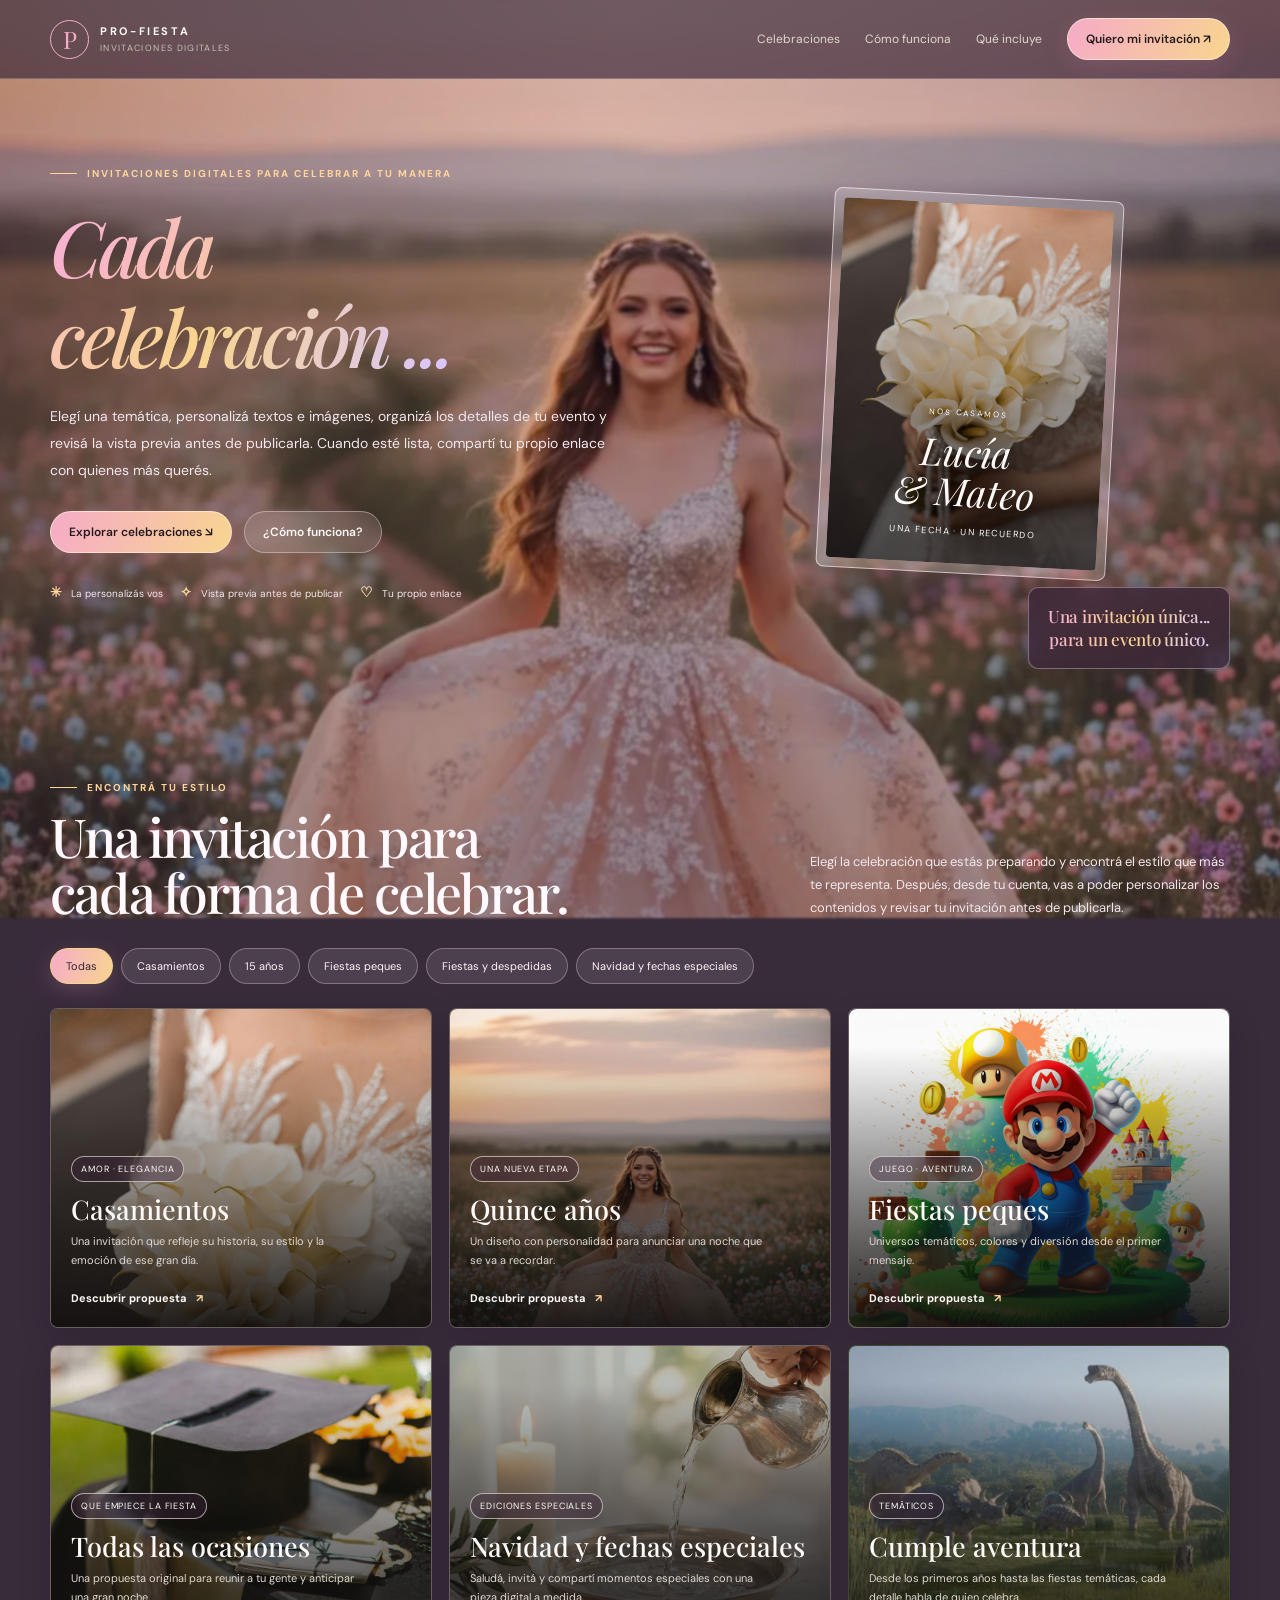
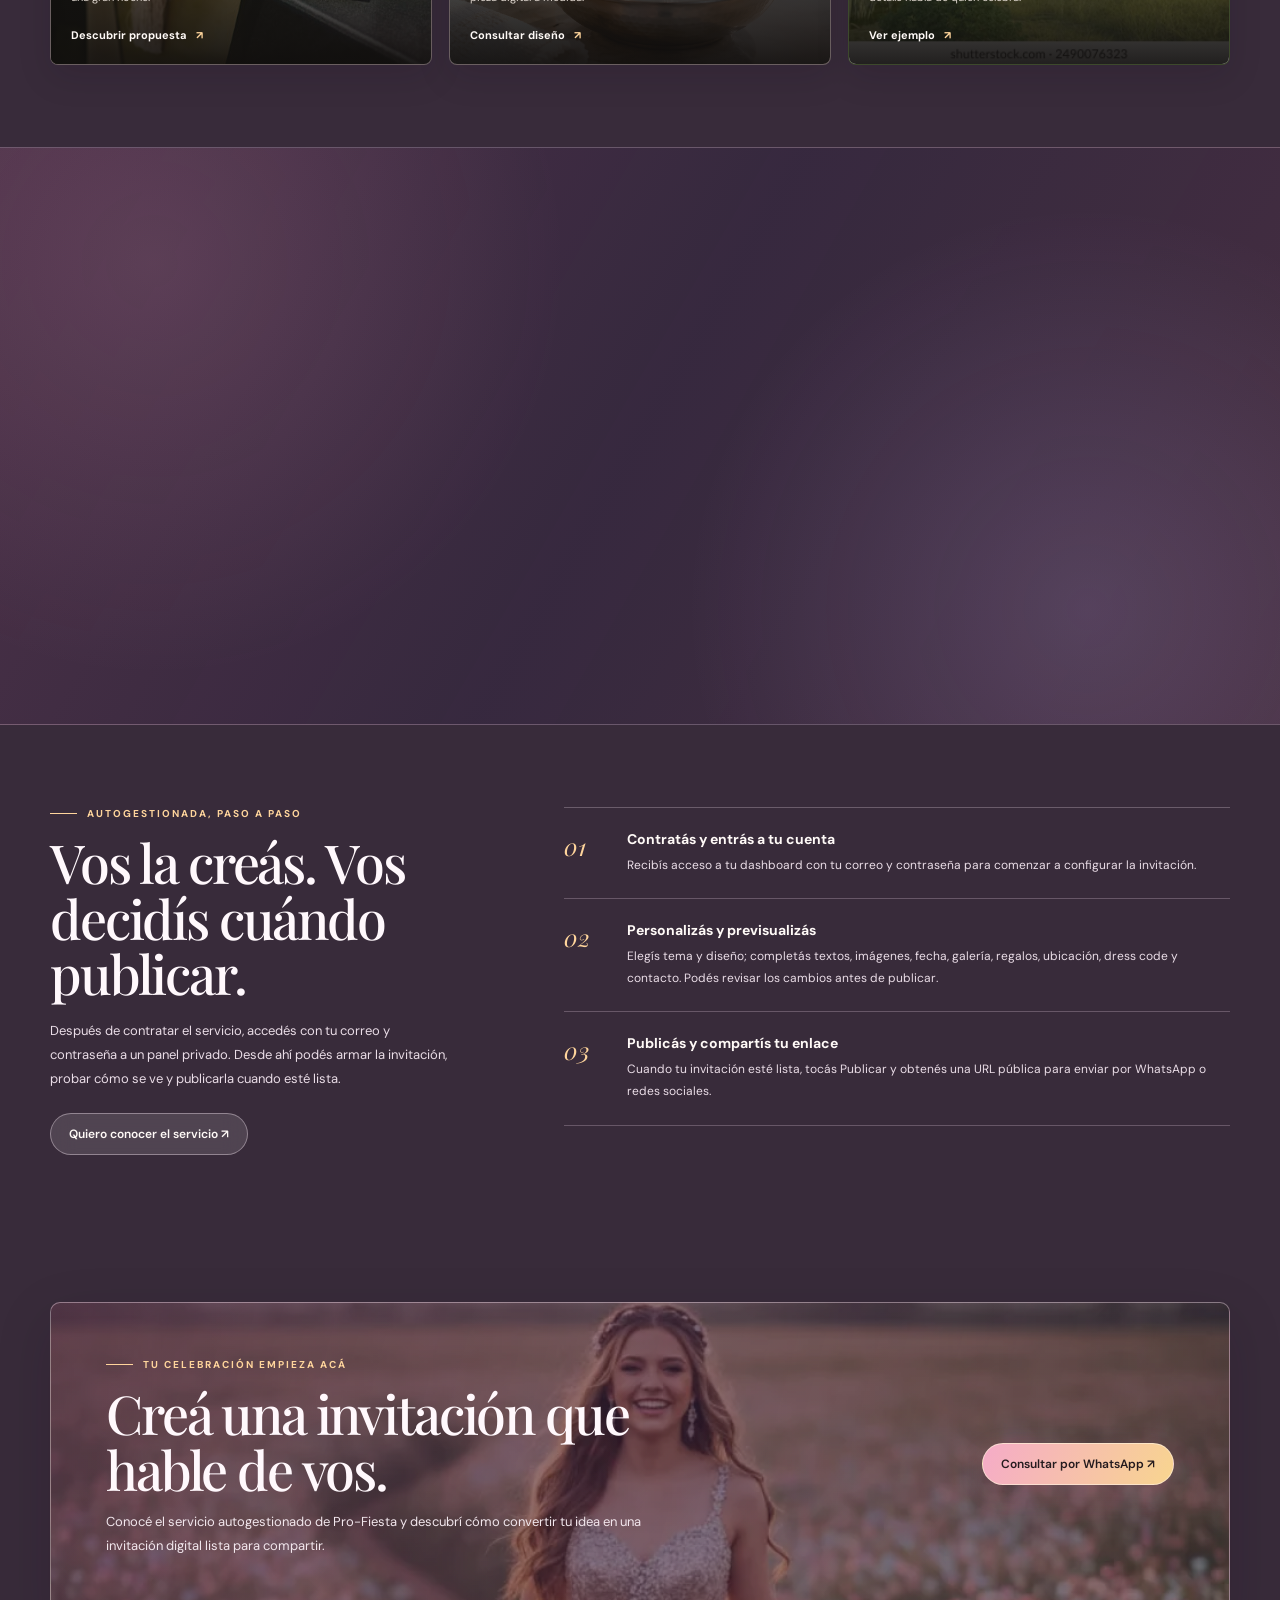
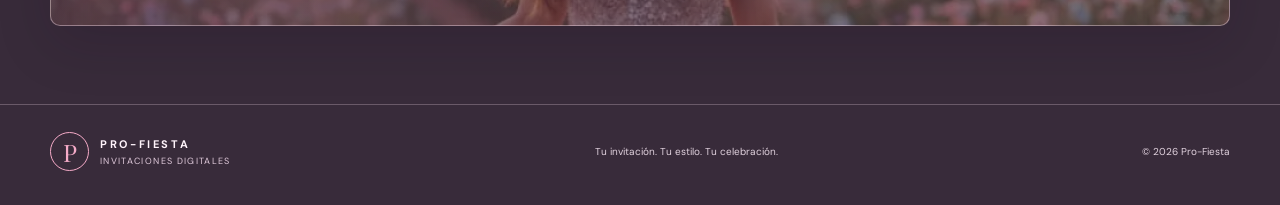
==== commit 6ec5a7d3: "Actualización general" ====
--- a/index.html
+++ b/index.html
@@ -2,210 +2,2065 @@
 <html lang="es">
   <head>
     <meta charset="UTF-8" />
-    <meta name="viewport" content="width=device-width, initial-scale=1.0" />
-
-    <title>EXPERIENCIAS · Invitaciones digitales</title>
-
-    <link rel="stylesheet" href="./assets/carousel/index.css" />
+    <meta name="viewport" content="width=device-width,initial-scale=1" />
+    <meta name="theme-color" content="#35302e" />
+    <meta
+      name="description"
+      content="Creá tu invitación digital personalizada desde tu propio dashboard: elegí diseño, editá las secciones, previsualizá y publicá tu enlace."
+    />
+    <title>Pro-Fiesta · Invitaciones digitales con identidad</title>
+    <link rel="preconnect" href="https://fonts.googleapis.com" />
+    <link rel="preconnect" href="https://fonts.gstatic.com" crossorigin />
+    <link
+      href="https://fonts.googleapis.com/css2?family=DM+Sans:wght@400;500;600;700&family=Playfair+Display:ital,wght@0,500;0,600;1,500;1,600&display=swap"
+      rel="stylesheet"
+    />
+    <style>
+      :root {
+        --accent: #f0a9c2;
+        --accent-gold: #f5d18b;
+        --accent-lilac: #c9b5ff;
+        --ink: #fffaf7;
+        --muted: #e8dce0;
+        --line: rgba(255, 255, 255, 0.24);
+        --ease: cubic-bezier(0.2, 0.8, 0.2, 1);
+      }
+      * {
+        box-sizing: border-box;
+      }
+      html {
+        scroll-behavior: smooth;
+        scroll-padding-top: 85px;
+      }
+      body {
+        margin: 0;
+        background: #382b38;
+        color: var(--ink);
+        font-family: "DM Sans", sans-serif;
+        overflow-x: hidden;
+      }
+      a {
+        color: inherit;
+        text-decoration: none;
+      }
+      button {
+        font: inherit;
+        cursor: pointer;
+      }
+      .background {
+        position: fixed;
+        inset: -2%;
+        z-index: -3;
+        background: url("assets/img/book/15.webp") center 30% / cover no-repeat;
+        filter: blur(1px) saturate(1.12) brightness(1.08);
+        animation: drift 28s ease-in-out infinite alternate;
+      }
+      .background:after {
+        content: "";
+        position: absolute;
+        inset: 0;
+        background:
+          linear-gradient(
+            90deg,
+            rgba(36, 22, 36, 0.38),
+            rgba(42, 27, 43, 0.16) 52%,
+            rgba(37, 23, 37, 0.3)
+          ),
+          linear-gradient(
+            180deg,
+            rgba(40, 25, 40, 0.08),
+            rgba(35, 22, 37, 0.34)
+          );
+      }
+      .container {
+        width: min(1180px, calc(100% - 56px));
+        margin: auto;
+      }
+      .topbar {
+        position: sticky;
+        top: 0;
+        z-index: 20;
+        background: rgba(51, 35, 49, 0.7);
+        backdrop-filter: blur(18px);
+        border-bottom: 1px solid var(--line);
+      }
+      .nav {
+        height: 78px;
+        display: flex;
+        align-items: center;
+        justify-content: space-between;
+        gap: 22px;
+      }
+      .brand {
+        display: flex;
+        align-items: center;
+        gap: 11px;
+        flex-shrink: 0;
+      }
+      .brand-mark {
+        width: 39px;
+        height: 39px;
+        border: 1px solid var(--accent);
+        border-radius: 50%;
+        display: grid;
+        place-items: center;
+        color: var(--accent);
+        font:
+          24px "Playfair Display",
+          serif;
+      }
+      .brand-name {
+        display: block;
+        font-size: 11px;
+        font-weight: 700;
+        letter-spacing: 0.24em;
+      }
+      .brand-sub {
+        display: block;
+        margin-top: 4px;
+        font-size: 9px;
+        color: #c9bfb5;
+        letter-spacing: 0.15em;
+        text-transform: uppercase;
+      }
+      .navlinks {
+        display: flex;
+        align-items: center;
+        gap: 25px;
+        font-size: 12px;
+        color: #e0d7cd;
+      }
+      .navlinks a:hover {
+        color: var(--accent);
+      }
+      .nav-cta,
+      .button {
+        display: inline-flex;
+        align-items: center;
+        justify-content: center;
+        gap: 9px;
+        border: 1px solid rgba(255, 255, 255, 0.32);
+        border-radius: 999px;
+        padding: 12px 18px;
+        font-size: 12px;
+        font-weight: 600;
+        transition:
+          transform 0.25s var(--ease),
+          background 0.25s,
+          border-color 0.25s;
+      }
+      .nav-cta,
+      .button-primary {
+        background: var(--accent);
+        color: #251b1e;
+        border-color: var(--accent);
+      }
+      .nav-cta:hover,
+      .button:hover {
+        transform: translateY(-2px);
+      }
+      .button-quiet {
+        background: rgba(255, 255, 255, 0.07);
+        backdrop-filter: blur(12px);
+      }
+      .button-quiet:hover {
+        background: rgba(255, 255, 255, 0.14);
+      }
+      .mobile-cta {
+        display: none;
+      }
+      .hero {
+        min-height: 620px;
+        display: grid;
+        grid-template-columns: 1.08fr 0.92fr;
+        align-items: center;
+        gap: 48px;
+        padding-top: 65px;
+        padding-bottom: 75px;
+      }
+      .eyebrow {
+        display: flex;
+        align-items: center;
+        gap: 10px;
+        color: var(--accent);
+        font-size: 10px;
+        font-weight: 700;
+        letter-spacing: 0.2em;
+        text-transform: uppercase;
+      }
+      .eyebrow:before {
+        content: "";
+        width: 27px;
+        height: 1px;
+        background: currentColor;
+      }
+      .hero h1 {
+        font:
+          500 clamp(3.2rem, 6.1vw, 5.9rem)/0.98 "Playfair Display",
+          serif;
+        letter-spacing: -0.055em;
+        margin: 22px 0;
+        max-width: 700px;
+      }
+      .hero h1 em {
+        color: var(--accent);
+        font-weight: 500;
+      }
+      .hero h1 {
+        transition: none;
+        will-change: clip-path, opacity;
+        clip-path: inset(0 0 0 0);
+      }
+      .hero h1.hero-title-wipe-out {
+        animation: heroWipeOut 0.72s cubic-bezier(0.7, 0, 0.3, 1) both;
+      }
+      .hero h1.hero-title-wipe-in {
+        animation: heroWipeIn 0.82s cubic-bezier(0.2, 0.75, 0.25, 1) both;
+      }
+      @keyframes heroWipeOut {
+        0% {
+          clip-path: inset(0 0 0 0);
+          opacity: 1;
+          filter: blur(0);
+          transform: translateX(0);
+        }
+        100% {
+          clip-path: inset(0 100% 0 0);
+          opacity: 0.2;
+          filter: blur(3px);
+          transform: translateX(-8px);
+        }
+      }
+      @keyframes heroWipeIn {
+        0% {
+          /* Se revela de izquierda a derecha */
+          clip-path: inset(0 100% 0 0);
+          opacity: 0.35;
+          filter: blur(3px);
+          transform: translateX(8px);
+        }
+        100% {
+          clip-path: inset(0 0 0 0);
+          opacity: 1;
+          filter: blur(0);
+          transform: translateX(0);
+        }
+      }
+      .mockup-inner {
+        transition:
+          opacity 0.65s ease,
+          filter 0.65s ease,
+          transform 0.65s ease;
+        background-size: cover;
+      }
+      .mockup-inner.is-image-changing {
+        opacity: 0.22;
+        filter: blur(5px);
+        transform: scale(0.975);
+      }
+      .mockup-content {
+        transition:
+          opacity 0.55s ease,
+          transform 0.55s ease,
+          filter 0.55s ease;
+      }
+      .mockup-content.is-changing {
+        opacity: 0;
+        transform: translateY(10px);
+        filter: blur(3px);
+      }
+      .hero h1:focus {
+        outline: none;
+      }
+      .hero-copy {
+        max-width: 560px;
+        color: #e0d7ce;
+        font-size: 14px;
+        line-height: 1.9;
+        margin: 0;
+      }
+      .hero-actions {
+        display: flex;
+        flex-wrap: wrap;
+        gap: 12px;
+        margin-top: 28px;
+      }
+      .trust-row {
+        display: flex;
+        flex-wrap: wrap;
+        gap: 17px;
+        margin-top: 30px;
+        color: #d3c8bd;
+        font-size: 10px;
+      }
+      .trust-row b {
+        color: var(--accent);
+        font-size: 14px;
+        margin-right: 6px;
+      }
+      .hero-showcase {
+        position: relative;
+        min-height: 410px;
+        display: grid;
+        place-items: center;
+      }
+      .glow {
+        position: absolute;
+        width: 80%;
+        aspect-ratio: 1;
+        border-radius: 50%;
+        background: rgba(202, 135, 164, 0.2);
+        filter: blur(45px);
+      }
+      .mockup {
+        position: relative;
+        width: min(290px, 76%);
+        height: 380px;
+        border: 1px solid rgba(255, 255, 255, 0.38);
+        border-radius: 8px;
+        padding: 9px;
+        background: rgba(255, 255, 255, 0.09);
+        box-shadow: 0 32px 90px #0007;
+        transform: rotate(3deg);
+        animation: float 6s ease-in-out infinite;
+      }
+      .mockup-inner {
+        height: 100%;
+        position: relative;
+        overflow: hidden;
+        border-radius: 4px;
+        background:
+          linear-gradient(
+            180deg,
+            rgba(24, 18, 20, 0.06),
+            rgba(17, 14, 14, 0.72)
+          ),
+          url("assets/img/book/flores.jpeg") center/cover;
+      }
+      .mockup-content {
+        position: absolute;
+        inset: auto 20px 26px;
+        text-align: center;
+        text-shadow: 0 2px 20px #000;
+      }
+      .mockup-kicker {
+        font-size: 8px;
+        letter-spacing: 0.23em;
+        text-transform: uppercase;
+      }
+      .mockup-names {
+        font:
+          italic 38px/1.05 "Playfair Display",
+          serif;
+        margin: 14px 0;
+      }
+      .mockup-date {
+        font-size: 9px;
+        letter-spacing: 0.16em;
+      }
+      .floating-note {
+        position: absolute;
+        right: 0;
+        bottom: -80px;
+        max-width: 250px;
+        padding: 17px 19px;
+        text-align: center;
+
+        /* Cristal traslúcido */
+        background: linear-gradient(
+          135deg,
+          rgba(61, 39, 56, 0.72),
+          rgba(49, 36, 51, 0.56)
+        );
+        border: 1px solid rgba(248, 213, 143, 0.42);
+        border-radius: 10px;
+        backdrop-filter: blur(18px) saturate(135%);
+        -webkit-backdrop-filter: blur(18px) saturate(135%);
+
+        box-shadow:
+          0 15px 45px rgba(30, 12, 33, 0.24),
+          inset 0 1px 0 rgba(255, 248, 225, 0.12);
+      }
+
+      /* Ambas frases con idéntico tamaño y degradado */
+      .floating-note strong,
+      .floating-note span {
+        display: block;
+        margin: 0;
+        font:
+          500 17px/1.35 "Playfair Display",
+          serif;
+        letter-spacing: -0.015em;
+
+        background: linear-gradient(
+          100deg,
+          #f7b3ce 5%,
+          #f8d58f 55%,
+          #d9c5ff 100%
+        );
+
+        -webkit-background-clip: text;
+        background-clip: text;
+        color: transparent;
+
+        text-shadow: 0 2px 14px rgba(248, 213, 143, 0.08);
+      }
+
+      .floating-note span {
+        margin-top: 3px;
+      }
+
+      .section {
+        padding: 82px 0;
+      }
+      .section-head {
+        display: flex;
+        align-items: end;
+        justify-content: space-between;
+        gap: 30px;
+        margin-bottom: 28px;
+      }
+      .section-head h2,
+      .steps-copy h2,
+      .closing h2 {
+        font:
+          500 clamp(2.2rem, 4.2vw, 3.7rem)/1.04 "Playfair Display",
+          serif;
+        letter-spacing: -0.04em;
+        margin: 14px 0 0;
+      }
+      .section-head p {
+        max-width: 420px;
+        color: var(--muted);
+        font-size: 13px;
+        line-height: 1.8;
+        margin: 0;
+      }
+      .filters {
+        display: flex;
+        gap: 8px;
+        flex-wrap: wrap;
+        margin: 28px 0 24px;
+      }
+      .filter {
+        color: #e7ddd3;
+        background: rgba(255, 255, 255, 0.06);
+        border: 1px solid rgba(255, 255, 255, 0.2);
+        border-radius: 999px;
+        padding: 10px 15px;
+        font-size: 11px;
+        transition: all 0.2s;
+      }
+      .filter:hover,
+      .filter.active {
+        background: var(--accent);
+        border-color: var(--accent);
+        color: #251b1e;
+      }
+      .cards {
+        display: grid;
+        grid-template-columns: repeat(3, minmax(0, 1fr));
+        gap: 17px;
+      }
+      .event-card {
+        min-width: 0;
+        position: relative;
+        min-height: 320px;
+        border: 1px solid rgba(255, 255, 255, 0.2);
+        border-radius: 8px;
+        overflow: hidden;
+        background: #292320;
+        isolation: isolate;
+        transition:
+          transform 0.35s var(--ease),
+          border-color 0.3s;
+      }
+      .event-card:hover {
+        transform: translateY(-6px);
+        border-color: rgba(255, 255, 255, 0.5);
+      }
+      .event-card[hidden] {
+        display: none;
+      }
+      .card-image {
+        position: absolute;
+        inset: 0;
+        z-index: -2;
+        background-size: cover;
+        background-position: center 10%;
+        transition: transform 0.65s var(--ease);
+      }
+      .event-card:hover .card-image {
+        transform: scale(1.06);
+      }
+      .card-image:after {
+        content: "";
+        position: absolute;
+        inset: 0;
+        background: linear-gradient(
+          180deg,
+          rgba(17, 15, 14, 0.02) 12%,
+          rgba(17, 15, 14, 0.38) 45%,
+          rgba(17, 15, 14, 0.93) 100%
+        );
+      }
+      .card-body {
+        position: absolute;
+        inset: auto 20px 20px;
+      }
+      .card-tag {
+        display: inline-flex;
+        border: 1px solid rgba(255, 255, 255, 0.44);
+        background: rgba(24, 20, 19, 0.3);
+        backdrop-filter: blur(9px);
+        padding: 6px 9px;
+        border-radius: 999px;
+        font-size: 9px;
+        letter-spacing: 0.1em;
+        text-transform: uppercase;
+      }
+      .card-body h3 {
+        font:
+          500 27px/1.08 "Playfair Display",
+          serif;
+        margin: 13px 0 8px;
+      }
+      .card-body p {
+        font-size: 11px;
+        line-height: 1.7;
+        color: #e0d8d0;
+        max-width: 300px;
+        margin: 0 0 16px;
+      }
+      .card-link {
+        display: inline-flex;
+        align-items: center;
+        gap: 9px;
+        font-size: 11px;
+        font-weight: 700;
+      }
+      .card-link span {
+        color: var(--accent);
+        transition: transform 0.2s;
+      }
+      .card-link:hover span {
+        transform: translateX(4px);
+      }
+      .empty-state {
+        display: none;
+        border: 1px dashed var(--line);
+        padding: 30px;
+        border-radius: 8px;
+        color: var(--muted);
+        text-align: center;
+      }
+      .benefits {
+        border-top: 1px solid var(--line);
+        border-bottom: 1px solid var(--line);
+        background: rgba(18, 16, 14, 0.48);
+      }
+      .benefit-grid {
+        display: grid;
+        grid-template-columns: repeat(3, 1fr);
+        gap: 18px;
+      }
+      .benefit {
+        padding: 23px;
+        border: 1px solid var(--line);
+        border-radius: 8px;
+        background: rgba(255, 255, 255, 0.045);
+      }
+      .benefit-icon {
+        width: 42px;
+        height: 42px;
+        border: 1px solid #d7a5b78c;
+        border-radius: 50%;
+        display: grid;
+        place-items: center;
+        color: var(--accent);
+        font-size: 19px;
+      }
+      .benefit h3 {
+        font:
+          500 23px "Playfair Display",
+          serif;
+        margin: 18px 0 9px;
+      }
+      .benefit p,
+      .steps-copy p {
+        font-size: 12px;
+        line-height: 1.85;
+        color: var(--muted);
+        margin: 0;
+      }
+      .steps {
+        display: grid;
+        grid-template-columns: 0.8fr 1.2fr;
+        gap: 70px;
+        align-items: start;
+      }
+      .steps-copy p {
+        max-width: 400px;
+        margin: 18px 0 22px;
+        font-size: 13px;
+      }
+      .steps-list {
+        border-top: 1px solid var(--line);
+      }
+      .step {
+        display: grid;
+        grid-template-columns: 45px 1fr;
+        gap: 18px;
+        padding: 22px 0;
+        border-bottom: 1px solid var(--line);
+      }
+      .step-number {
+        font:
+          italic 24px "Playfair Display",
+          serif;
+        color: var(--accent);
+      }
+      .step h3 {
+        font-size: 14px;
+        margin: 0 0 7px;
+      }
+      .step p {
+        font-size: 12px;
+        color: var(--muted);
+        line-height: 1.8;
+        margin: 0;
+      }
+      .closing {
+        padding: 65px 0 78px;
+      }
+      .closing-panel {
+        position: relative;
+        overflow: hidden;
+        display: flex;
+        align-items: center;
+        justify-content: space-between;
+        gap: 30px;
+        padding: clamp(28px, 5vw, 55px);
+        border: 1px solid rgba(255, 255, 255, 0.25);
+        border-radius: 10px;
+        background:
+          linear-gradient(
+            110deg,
+            rgba(215, 165, 183, 0.2),
+            rgba(27, 23, 21, 0.85)
+          ),
+          url("assets/img/book/casamiento.webp") center/cover;
+      }
+      .closing h2 {
+        max-width: 650px;
+      }
+      .closing p {
+        color: #e0d7cf;
+        font-size: 13px;
+        line-height: 1.8;
+        max-width: 580px;
+      }
+      .footer {
+        border-top: 1px solid var(--line);
+        padding: 27px 0 34px;
+        color: #bdb2a7;
+        font-size: 10px;
+      }
+      .footer-inner {
+        display: flex;
+        justify-content: space-between;
+        align-items: center;
+        gap: 18px;
+        flex-wrap: wrap;
+      }
+      .footer .brand-name {
+        color: #f4ebe2;
+      }
+      .reveal {
+        opacity: 0;
+        transform: translateY(17px);
+        transition:
+          opacity 0.65s var(--ease),
+          transform 0.65s var(--ease);
+      }
+      .reveal.in-view {
+        opacity: 1;
+        transform: none;
+      }
+      @keyframes float {
+        0%,
+        100% {
+          transform: rotate(3deg) translateY(0);
+        }
+        50% {
+          transform: rotate(1deg) translateY(-10px);
+        }
+      }
+      @keyframes drift {
+        from {
+          transform: scale(1.03) translate3d(0, 0, 0);
+        }
+        to {
+          transform: scale(1.09) translate3d(-0.5%, 0.5%, 0);
+        }
+      }
+      @media (max-width: 900px) {
+        .container {
+          width: min(100% - 40px, 740px);
+        }
+        .navlinks {
+          gap: 15px;
+        }
+        .navlinks a:not(.nav-cta) {
+          display: none;
+        }
+        .hero {
+          grid-template-columns: 1fr 0.75fr;
+          gap: 20px;
+          min-height: 570px;
+        }
+        .mockup {
+          height: 330px;
+          width: 225px;
+        }
+        .mockup-names {
+          font-size: 31px;
+        }
+        .floating-note {
+          right: -5px;
+          bottom: 8px;
+          max-width: 180px;
+        }
+        .cards {
+          grid-template-columns: repeat(2, minmax(0, 1fr));
+        }
+        .section {
+          padding: 68px 0;
+        }
+        .steps {
+          gap: 35px;
+        }
+      }
+      @media (max-width: 620px) {
+        .container {
+          width: calc(100% - 36px);
+        }
+        .nav {
+          height: 66px;
+        }
+        .brand-mark {
+          width: 35px;
+          height: 35px;
+        }
+        .brand-name {
+          font-size: 10px;
+        }
+        .brand-sub {
+          font-size: 8px;
+        }
+        .navlinks {
+          display: none;
+        }
+        .mobile-cta {
+          display: inline-flex;
+          padding: 11px 13px;
+          font-size: 10px;
+        }
+        .hero {
+          display: flex;
+          flex-direction: column;
+          align-items: stretch;
+          gap: 8px;
+          min-height: 0;
+          padding-top: 58px;
+          padding-bottom: 40px;
+        }
+        .hero h1 {
+          font-size: clamp(3rem, 13.5vw, 4.6rem);
+          margin: 19px 0;
+        }
+        .hero-copy {
+          font-size: 13px;
+          line-height: 1.85;
+        }
+        .hero-actions {
+          margin-top: 22px;
+        }
+        .button {
+          font-size: 11px;
+          padding: 12px 14px;
+        }
+        .trust-row {
+          gap: 12px;
+          margin-top: 22px;
+          font-size: 9px;
+        }
+        .hero-showcase {
+          min-height: 330px;
+          margin-top: 8px;
+        }
+        .mockup {
+          height: 300px;
+          width: 220px;
+        }
+        .floating-note {
+          right: 0;
+          bottom: 6px;
+        }
+        .section {
+          padding: 55px 0;
+        }
+        .section-head {
+          display: block;
+          margin-bottom: 20px;
+        }
+        .section-head p {
+          margin-top: 15px;
+        }
+        .section-head h2,
+        .steps-copy h2,
+        .closing h2 {
+          font-size: 2.5rem;
+        }
+        .filters {
+          gap: 7px;
+          margin: 21px 0;
+        }
+        .filter {
+          font-size: 10px;
+          padding: 9px 12px;
+        }
+        .cards {
+          grid-template-columns: 1fr;
+          gap: 13px;
+        }
+        .event-card {
+          min-height: 330px;
+        }
+        .benefit-grid {
+          grid-template-columns: 1fr;
+          gap: 12px;
+        }
+        .benefit {
+          padding: 20px;
+        }
+        .steps {
+          grid-template-columns: 1fr;
+          gap: 24px;
+        }
+        .closing {
+          padding: 48px 0;
+        }
+        .closing-panel {
+          display: block;
+          padding: 26px 22px;
+        }
+        .closing-panel .button {
+          margin-top: 9px;
+        }
+        .footer-inner {
+          align-items: flex-start;
+          flex-direction: column;
+          gap: 12px;
+        }
+        .floating-note {
+          max-width: 230px;
+          padding: 14px 15px;
+        }
+
+        .floating-note strong,
+        .floating-note span {
+          font-size: 15px;
+          line-height: 1.35;
+        }
+      }
+      @media (prefers-reduced-motion: reduce) {
+        *,
+        *:before,
+        *:after {
+          animation: none !important;
+          transition: none !important;
+          scroll-behavior: auto !important;
+        }
+        .reveal {
+          opacity: 1;
+          transform: none;
+        }
+      }
+
+      /* ── Pro-Fiesta: capa visual más luminosa y festiva ── */
+      :root {
+        --accent: #f5abc8;
+        --accent-gold: #f8d58f;
+        --accent-lilac: #cbbaff;
+        --line: rgba(255, 239, 249, 0.25);
+      }
+      body {
+        background: #382b3a;
+      }
+      .background:after {
+        background:
+          linear-gradient(
+            90deg,
+            rgba(37, 23, 43, 0.34),
+            rgba(44, 28, 48, 0.16) 48%,
+            rgba(44, 27, 44, 0.28)
+          ),
+          linear-gradient(
+            180deg,
+            rgba(42, 25, 45, 0.08),
+            rgba(36, 22, 39, 0.31)
+          );
+      }
+      .topbar {
+        background: rgba(55, 36, 55, 0.66);
+        border-bottom-color: rgba(255, 231, 245, 0.24);
+      }
+      .brand-mark {
+        transition:
+          color 0.35s,
+          border-color 0.35s,
+          background 0.35s,
+          transform 0.45s var(--ease),
+          box-shadow 0.35s;
+      }
+      .brand:hover .brand-mark {
+        color: #342336;
+        border-color: var(--accent-gold);
+        background: linear-gradient(135deg, var(--accent), var(--accent-gold));
+        transform: rotate(-12deg) scale(1.08);
+        box-shadow: 0 0 24px rgba(245, 171, 200, 0.38);
+      }
+      .brand-name {
+        transition: color 0.3s;
+      }
+      .brand:hover .brand-name {
+        color: var(--accent-gold);
+      }
+      .navlinks a {
+        transition:
+          color 0.25s,
+          text-shadow 0.25s;
+      }
+      .navlinks a:hover {
+        color: #ffd99b;
+        text-shadow: 0 0 16px rgba(255, 217, 155, 0.28);
+      }
+      .nav-cta,
+      .button-primary {
+        background: linear-gradient(115deg, #f5abc8, #f8d58f);
+        border-color: rgba(255, 239, 219, 0.7);
+        box-shadow: 0 7px 24px rgba(214, 126, 165, 0.18);
+        transition:
+          transform 0.3s var(--ease),
+          box-shadow 0.3s,
+          filter 0.3s;
+      }
+      .nav-cta:hover,
+      .button-primary:hover {
+        transform: translateY(-3px);
+        box-shadow: 0 12px 32px rgba(236, 155, 191, 0.32);
+        filter: saturate(1.1);
+      }
+      .button-quiet {
+        background: rgba(255, 248, 252, 0.12);
+        border-color: rgba(255, 239, 249, 0.38);
+      }
+      .button-quiet:hover {
+        background: rgba(255, 248, 252, 0.22);
+        border-color: var(--accent-gold);
+      }
+      .eyebrow {
+        color: #ffd59c;
+      }
+      .hero h1 em {
+        background: linear-gradient(
+          100deg,
+          #f7b3ce 5%,
+          #f8d58f 55%,
+          #d9c5ff 100%
+        );
+        -webkit-background-clip: text;
+        background-clip: text;
+        color: transparent;
+      }
+      .hero-copy,
+      .section-head p,
+      .closing p {
+        color: #f2e7ed;
+      }
+      .trust-row {
+        color: #f4e6ed;
+      }
+      .trust-row b {
+        color: #ffd59c;
+      }
+      .glow {
+        background: radial-gradient(
+          circle,
+          rgba(246, 168, 204, 0.38),
+          rgba(203, 186, 255, 0.18) 48%,
+          transparent 72%
+        );
+        filter: blur(36px);
+      }
+      .mockup {
+        border-color: rgba(255, 238, 247, 0.65);
+        background: rgba(255, 242, 249, 0.18);
+        box-shadow:
+          0 32px 90px rgba(22, 10, 25, 0.35),
+          0 0 36px rgba(245, 171, 200, 0.12);
+      }
+      .floating-note {
+        background: rgba(58, 38, 57, 0.78);
+        border-color: rgba(255, 230, 243, 0.35);
+        box-shadow: 0 15px 45px rgba(30, 12, 33, 0.22);
+      }
+      .floating-note span {
+        color: #f2e1eb;
+      }
+      .section-head h2,
+      .steps-copy h2,
+      .closing h2 {
+        color: #fff8fc;
+      }
+      .filters .filter {
+        background: rgba(255, 248, 252, 0.1);
+        border-color: rgba(255, 239, 249, 0.3);
+        color: #fff2f8;
+      }
+      .filter:hover,
+      .filter.active {
+        background: linear-gradient(110deg, #f5abc8, #f8d58f);
+        border-color: #f8d58f;
+        color: #35243a;
+        box-shadow: 0 6px 22px rgba(245, 171, 200, 0.2);
+      }
+      .event-card {
+        border-color: rgba(255, 236, 246, 0.3);
+        box-shadow: 0 12px 34px rgba(20, 10, 24, 0.12);
+        transition:
+          transform 0.42s var(--ease),
+          border-color 0.3s,
+          box-shadow 0.42s var(--ease);
+      }
+      .event-card:hover {
+        transform: translateY(-9px) scale(1.015);
+        border-color: rgba(255, 220, 236, 0.85);
+        box-shadow:
+          0 24px 50px rgba(19, 8, 23, 0.3),
+          0 0 0 1px rgba(245, 171, 200, 0.14);
+      }
+      .event-card:hover .card-image {
+        transform: scale(1.09);
+      }
+      .card-tag {
+        border-color: rgba(255, 238, 247, 0.6);
+        background: rgba(59, 35, 56, 0.42);
+      }
+      .card-link span {
+        color: #ffd59c;
+      }
+      .benefits {
+        position: relative;
+        isolation: isolate;
+        background: linear-gradient(
+          120deg,
+          rgba(91, 54, 83, 0.55),
+          rgba(53, 39, 67, 0.5),
+          rgba(83, 51, 72, 0.52)
+        );
+        border-color: rgba(255, 231, 245, 0.24);
+      }
+      .benefits:before {
+        content: "";
+        position: absolute;
+        inset: 0;
+        z-index: -1;
+        pointer-events: none;
+        background:
+          radial-gradient(
+            circle at 12% 20%,
+            rgba(245, 171, 200, 0.13),
+            transparent 34%
+          ),
+          radial-gradient(
+            circle at 85% 80%,
+            rgba(203, 186, 255, 0.15),
+            transparent 34%
+          );
+      }
+      .benefit-grid {
+        perspective: 1000px;
+        align-items: stretch;
+      }
+      .benefit {
+        position: relative;
+        isolation: isolate;
+        overflow: hidden;
+        min-height: 245px;
+        padding: 28px 25px;
+        border: 1px solid rgba(255, 233, 245, 0.27);
+        border-radius: 14px;
+        background: linear-gradient(
+          145deg,
+          rgba(255, 248, 252, 0.12),
+          rgba(255, 248, 252, 0.045)
+        );
+        box-shadow: 0 10px 30px rgba(23, 10, 28, 0.1);
+        transform: translateY(0);
+        transition:
+          transform 0.42s var(--ease),
+          border-color 0.35s,
+          background 0.35s,
+          box-shadow 0.42s var(--ease);
+      }
+      .benefit:before {
+        content: "";
+        position: absolute;
+        z-index: -1;
+        width: 190px;
+        height: 190px;
+        right: -85px;
+        top: -100px;
+        border-radius: 50%;
+        background: var(--benefit-glow, rgba(245, 171, 200, 0.25));
+        filter: blur(10px);
+        opacity: 0.45;
+        transition:
+          transform 0.55s var(--ease),
+          opacity 0.35s;
+      }
+      .benefit:nth-child(2) {
+        --benefit-glow: rgba(203, 186, 255, 0.34);
+      }
+      .benefit:nth-child(3) {
+        --benefit-glow: rgba(248, 213, 143, 0.34);
+      }
+      .benefit:hover,
+      .benefit:focus-within {
+        transform: translateY(-10px) scale(1.025);
+        border-color: rgba(255, 218, 236, 0.88);
+        background: linear-gradient(
+          145deg,
+          rgba(255, 248, 252, 0.2),
+          rgba(255, 248, 252, 0.085)
+        );
+        box-shadow:
+          0 22px 48px rgba(20, 8, 27, 0.25),
+          0 0 0 1px rgba(245, 171, 200, 0.12);
+      }
+      .benefit:hover:before,
+      .benefit:focus-within:before {
+        transform: scale(1.55);
+        opacity: 0.9;
+      }
+      .benefit-icon {
+        width: 48px;
+        height: 48px;
+        border-color: rgba(245, 171, 200, 0.7);
+        background: rgba(245, 171, 200, 0.1);
+        color: #ffd0e1;
+        font-size: 21px;
+        transition:
+          transform 0.45s var(--ease),
+          background 0.35s,
+          color 0.35s,
+          border-color 0.35s,
+          box-shadow 0.35s;
+      }
+      .benefit:hover .benefit-icon,
+      .benefit:focus-within .benefit-icon {
+        transform: rotate(-10deg) scale(1.12);
+        background: linear-gradient(135deg, #f5abc8, #f8d58f);
+        border-color: transparent;
+        color: #38253a;
+        box-shadow: 0 7px 24px rgba(245, 171, 200, 0.26);
+      }
+      .benefit h3 {
+        color: #fff8fc;
+        transition:
+          color 0.3s,
+          transform 0.3s;
+      }
+      .benefit:hover h3,
+      .benefit:focus-within h3 {
+        color: #ffdbac;
+        transform: translateX(3px);
+      }
+      .benefit p,
+      .steps-copy p {
+        color: #eadde7;
+      }
+      .step {
+        border-color: rgba(255, 231, 245, 0.24);
+      }
+      .step-number {
+        color: #ffd59c;
+      }
+      .step p {
+        color: #eadde7;
+      }
+      .closing-panel {
+        border-color: rgba(255, 231, 245, 0.4);
+        background:
+          linear-gradient(
+            105deg,
+            rgba(77, 45, 76, 0.66),
+            rgba(43, 31, 53, 0.48)
+          ),
+          url("assets/img/book/15.webp") center 35% / cover;
+        box-shadow: 0 18px 55px rgba(22, 10, 25, 0.15);
+      }
+      .footer {
+        border-top-color: rgba(255, 231, 245, 0.25);
+        color: #e2d3df;
+      }
+      .footer .brand-name {
+        color: #fff4fb;
+      }
+      .footer .brand-sub {
+        color: #e1cbdc;
+      }
+      .reveal {
+        transition:
+          opacity 0.7s var(--ease),
+          transform 0.7s var(--ease);
+      }
+      @media (max-width: 620px) {
+        .benefit {
+          min-height: 0;
+        }
+        .benefit:hover,
+        .benefit:focus-within {
+          transform: translateY(-5px) scale(1.01);
+        }
+        .hero {
+          padding-top: 48px;
+        }
+        .background:after {
+          background:
+            linear-gradient(
+              90deg,
+              rgba(37, 23, 43, 0.43),
+              rgba(44, 28, 48, 0.27)
+            ),
+            linear-gradient(
+              180deg,
+              rgba(42, 25, 45, 0.1),
+              rgba(36, 22, 39, 0.37)
+            );
+        }
+      }
+      @media (prefers-reduced-motion: reduce) {
+        *,
+        *::before,
+        *::after {
+          scroll-behavior: auto !important;
+          animation-duration: 0.01ms !important;
+          animation-iteration-count: 1 !important;
+          transition-duration: 0.01ms !important;
+        }
+      }
+
+      .hero h1 {
+        line-height: 1.15;
+        min-height: 2.3em;
+      }
+
+      
+/* La tarjeta mantiene el contenido dentro de sus límites,
+   pero permite que Mario sobresalga */
+.event-card.mario-card {
+  position: relative;
+  overflow: visible;
+  isolation: isolate;
+}
+
+/* La imagen de fondo conserva sus bordes */
+.event-card.mario-card .card-image {
+  overflow: hidden;
+  border-radius: inherit;
+}
+
+/* Oscurecimiento inicial: invisible hasta hacer hover */
+.event-card.mario-card::after {
+  content: "";
+  position: absolute;
+  inset: 0;
+  z-index: 2;
+  border-radius: inherit;
+  background: rgba(10, 8, 18, 0.58);
+  opacity: 0;
+  pointer-events: none;
+  transition: opacity 0.35s ease;
+}
+
+/* Mario permanece oculto antes de la interacción */
+.event-card.mario-card .mario-popout {
+  position: absolute;
+  z-index: 5;
+  width: 145px;
+  height: auto;
+  right: 5px;
+  top: -48px;
+  object-fit: contain;
+  pointer-events: none;
+
+  opacity: 0;
+  visibility: hidden;
+  transform: translateY(65px) scale(0.72);
+  transform-origin: center bottom;
+
+  filter: drop-shadow(0 10px 9px rgba(0, 0, 0, 0.35));
+}
+
+/* Al pasar el mouse, se oscurece primero el fondo */
+.event-card.mario-card:hover::after {
+  opacity: 1;
+  transition-delay: 0s;
+}
+
+/* Después aparece Mario con un salto */
+.event-card.mario-card:hover .mario-popout {
+  visibility: visible;
+  animation: mario-entra-salto 0.65s cubic-bezier(0.2, 0.85, 0.25, 1)
+    0.12s both;
+}
+
+@keyframes mario-entra-salto {
+  0% {
+    opacity: 0;
+    transform: translateY(65px) scale(0.72);
+  }
+
+  55% {
+    opacity: 1;
+    transform: translateY(-13px) scale(1.04);
+  }
+
+  75% {
+    transform: translateY(5px) scale(0.98);
+  }
+
+  100% {
+    opacity: 1;
+    transform: translateY(0) scale(1);
+  }
+}
+
+/* Accesibilidad: evita animaciones para quien las desactive */
+@media (prefers-reduced-motion: reduce) {
+  .event-card.mario-card::after {
+    transition: none;
+  }
+
+  .event-card.mario-card:hover .mario-popout {
+    animation: none;
+    opacity: 1;
+    visibility: visible;
+    transform: none;
+  }
+}
+
+@media (max-width: 620px) {
+  .event-card.mario-card .mario-popout {
+    width: 112px;
+    right: 2px;
+    top: -35px;
+  }
+}
+
+
+/* Personaje jurásico: más grande y centrado */
+.event-card.dino-card .dino-popout {
+  position: absolute;
+  z-index: 5;
+
+  width: 230px;
+  max-width: 65%;
+  height: auto;
+
+  left: 50%;
+  right: auto;
+  top: -15px;
+
+  object-fit: contain;
+  pointer-events: none;
+  transform-origin: center bottom;
+
+  opacity: 0;
+  visibility: hidden;
+  transform: translate(-50%, 65px) scale(0.72);
+
+  filter: drop-shadow(0 12px 12px rgba(0, 0, 0, 0.4));
+}
+
+/* Salto desde el centro */
+.event-card.dino-card:hover .dino-popout {
+  visibility: visible;
+  animation: dino-entra-salto 0.65s
+    cubic-bezier(0.2, 0.85, 0.25, 1) 0.12s both;
+}
+
+@keyframes dino-entra-salto {
+  0% {
+    opacity: 0;
+    transform: translate(-50%, 65px) scale(0.72);
+  }
+
+  55% {
+    opacity: 1;
+    transform: translate(-50%, -13px) scale(1.04);
+  }
+
+  75% {
+    transform: translate(-50%, 5px) scale(0.98);
+  }
+
+  100% {
+    opacity: 1;
+    transform: translate(-50%, 0) scale(1);
+  }
+}
+
+/* Ajuste para móviles */
+@media (max-width: 620px) {
+  .event-card.dino-card .dino-popout {
+    width: 175px;
+    max-width: 65%;
+    top: -15px;
+  }
+}
+
+
+
+.event-card.dino-card::after {
+  content: "";
+  position: absolute;
+  inset: 0;
+  z-index: 2;
+  border-radius: inherit;
+  pointer-events: none;
+
+  background:
+    radial-gradient(
+      ellipse at 50% 35%,
+      rgba(35, 75, 35, 0.22) 0%,
+      rgba(12, 38, 18, 0.48) 48%,
+      rgba(3, 15, 7, 0.70) 100%
+    ),
+    rgba(5, 20, 8, 0.28);
+
+  opacity: 0;
+  transition: opacity 0.4s ease;
+}
+
+.event-card.dino-card:hover::after {
+  opacity: 1;
+}
+
+
+.event-card.dino-card:hover::after {
+  opacity: 1;
+}
+
+/* Un borde selvático sutil al activar la tarjeta */
+.event-card.dino-card {
+  border: 1px solid rgba(124, 190, 83, 0.24);
+  transition:
+    border-color 0.4s ease,
+    box-shadow 0.4s ease;
+}
+
+.event-card.dino-card:hover {
+  border-color: rgba(151, 218, 101, 0.7);
+  box-shadow:
+    0 0 0 1px rgba(105, 174, 66, 0.15),
+    0 12px 38px rgba(13, 54, 23, 0.32),
+    0 0 28px rgba(88, 155, 54, 0.13);
+}
+
+/* Resplandor verde y sombra para destacar al dinosaurio */
+.event-card.dino-card .dino-popout {
+  filter:
+    drop-shadow(0 12px 12px rgba(0, 0, 0, 0.5))
+    drop-shadow(0 0 12px rgba(111, 202, 74, 0.24));
+  transition: filter 0.35s ease;
+}
+
+/* El brillo aumenta cuando aparece */
+.event-card.dino-card:hover .dino-popout {
+  filter:
+    drop-shadow(0 14px 13px rgba(0, 0, 0, 0.55))
+    drop-shadow(0 0 17px rgba(132, 226, 83, 0.48))
+    drop-shadow(0 0 34px rgba(68, 155, 49, 0.25));
+}
+
+/* La información también gana contraste */
+.event-card.dino-card .card-tag {
+  transition:
+    background 0.35s ease,
+    border-color 0.35s ease,
+    color 0.35s ease;
+}
+
+.event-card.dino-card:hover .card-tag {
+  background: rgba(67, 111, 47, 0.42);
+  border-color: rgba(157, 213, 113, 0.55);
+  color: #e0f7cf;
+}
+
+.event-card.dino-card .card-link {
+  transition:
+    color 0.3s ease,
+    text-shadow 0.3s ease;
+}
+
+.event-card.dino-card:hover .card-link {
+  color: #c3f39b;
+  text-shadow: 0 0 12px rgba(131, 214, 90, 0.3);
+}
+
+
+
+
+      
+
+
+    </style>
   </head>
-
   <body>
-    <main class="experience-world">
-      <!-- =====================================================
-           FONDO AMBIENTAL
-      ====================================================== -->
-
-      <div class="ambient ambient-1"></div>
-      <div class="ambient ambient-2"></div>
-      <div class="ambient ambient-3"></div>
-
-      <!-- =====================================================
-           HEADER
-      ====================================================== -->
-
-      <header class="experience-header">
-        <div class="brand">
-          <span class="brand-small">INVITACIONES DIGITALES</span>
-
-          <span class="brand-name">EXPERIENCIAS</span>
-        </div>
-
-        <div class="header-line"></div>
-
-        <div class="header-number">
-          <span id="headerCurrent">01</span>
-
-          <span class="slash">/</span>
-
-          <span id="headerTotal">11</span>
-        </div>
-      </header>
-
-      <!-- =====================================================
-           HERO
-      ====================================================== -->
-
-      <section class="hero">
-        <div class="hero-content">
-          <h1 id="heroTitle">
-            Tu invitación
-            <em>es única.</em>
+    <div class="background" aria-hidden="true"></div>
+    <header class="topbar">
+      <div class="container nav">
+        <a class="brand" href="#inicio" aria-label="Pro-Fiesta, inicio"
+          ><span class="brand-mark">P</span
+          ><span
+            ><span class="brand-name">PRO-FIESTA</span
+            ><span class="brand-sub">Invitaciones digitales</span></span
+          ></a
+        >
+        <nav class="navlinks" aria-label="Navegación principal">
+          <a href="#experiencias">Celebraciones</a
+          ><a href="#como-funciona">Cómo funciona</a
+          ><a href="#ventajas">Qué incluye</a
+          ><a class="nav-cta" href="#contacto">Quiero mi invitación ↗</a>
+        </nav>
+        <a class="nav-cta mobile-cta" href="#contacto">Consultar ↗</a>
+      </div>
+    </header>
+    <main>
+      <section class="container hero" id="inicio">
+        <div class="hero-text reveal">
+          <div class="eyebrow">
+            Invitaciones digitales para celebrar a tu manera
+          </div>
+          <h1 id="heroTitle" aria-live="polite">
+            <em>Cada <br />celebración ... </em>
           </h1>
-
-          <div id="hero-line" class="hero-line"></div>
-
-          <p id="heroPhrase">
-            <em>Tu historia también</em>
-            <span>merece una invitación única.</span>
+          <p class="hero-copy">
+            Elegí una temática, personalizá textos e imágenes, organizá los
+            detalles de tu evento y revisá la vista previa antes de publicarla.
+            Cuando esté lista, compartí tu propio enlace con quienes más querés.
           </p>
-        </div>
-
-        <!-- ===================================================
-             LOADER
-        ==================================================== -->
-
-        <div class="world-loader" id="worldLoader">
-          <div class="world-loader-inner">
-            <div class="world-loader-number" id="worldLoaderNumber">01</div>
-
-            <div class="world-loader-line"></div>
-
-            <div class="world-loader-text" id="worldLoaderText">CARGANDO</div>
+          <div class="hero-actions">
+            <a class="button button-primary" href="#experiencias"
+              >Explorar celebraciones ↘</a
+            ><a class="button button-quiet" href="#como-funciona"
+              >¿Cómo funciona?</a
+            >
+          </div>
+          <div class="trust-row">
+            <span><b>✳</b> La personalizás vos</span
+            ><span><b>✧</b> Vista previa antes de publicar</span
+            ><span><b>♡</b> Tu propio enlace</span>
           </div>
         </div>
-
-        <!-- ===================================================
-             EXPERIENCIA / CARRUSEL
-        ==================================================== -->
-
-        <div class="experience-carousel">
-          <!-- Flecha izquierda -->
-
-          <button
-            class="carousel-arrow carousel-prev"
-            id="prevExperience"
-            aria-label="Experiencia anterior"
-          >
-            ←
-          </button>
-
-          <!-- =================================================
-               TARJETA LATERAL IZQUIERDA
-          ================================================== -->
-
-          <div class="side-card side-card-left" id="sideLeft">
-            <img id="sideLeftImage" src="" alt="" />
-
-            <div class="side-overlay"></div>
-
-            <div class="side-info">
-              <span id="sideLeftNumber"> 11 </span>
-
-              <span id="sideLeftTitle"> Otro evento </span>
+        <div
+          class="hero-showcase reveal"
+          aria-label="Ejemplo visual de una invitación digital"
+        >
+          <div class="glow"></div>
+          <div class="mockup">
+            <div class="mockup-inner" id="heroMockupImage">
+              <div class="mockup-content" id="heroMockupContent">
+                <div class="mockup-kicker" id="heroMockupKicker">
+                  Nos casamos
+                </div>
+                <div class="mockup-names" id="heroMockupNames">
+                  Lucía<br />&amp; Mateo
+                </div>
+                <div class="mockup-date" id="heroMockupDate">
+                  UNA FECHA · UN RECUERDO
+                </div>
+              </div>
             </div>
           </div>
-
-          <!-- =================================================
-               TARJETA LATERAL DERECHA
-          ================================================== -->
-
-          <div class="side-card side-card-right" id="sideRight">
-            <img id="sideRightImage" src="" alt="" />
-
-            <div class="side-overlay"></div>
-
-            <div class="side-info">
-              <span id="sideRightNumber"> 02 </span>
-
-              <span id="sideRightTitle"> Cumple 9 </span>
+          <div class="floating-note">
+            <strong>Una invitación única... </br>para un evento único.</strong>
+            
+          </div>
+        </div>
+      </section>
+      <section class="section" id="experiencias">
+        <div class="container">
+          <div class="section-head reveal">
+            <div>
+              <div class="eyebrow">Encontrá tu estilo</div>
+              <h2>Una invitación para<br />cada forma de celebrar.</h2>
+            </div>
+            <p>
+              Elegí la celebración que estás preparando y encontrá el estilo que
+              más te representa. Después, desde tu cuenta, vas a poder
+              personalizar los contenidos y revisar tu invitación antes de
+              publicarla.
+            </p>
+          </div>
+          <div
+            class="filters reveal"
+            role="group"
+            aria-label="Filtrar invitaciones por tipo de celebración"
+          >
+            <button
+              class="filter active"
+              data-filter="todos"
+              aria-pressed="true"
+            >
+              Todas</button
+            ><button
+              class="filter"
+              data-filter="casamiento"
+              aria-pressed="false"
+            >
+              Casamientos</button
+            ><button class="filter" data-filter="quince" aria-pressed="false">
+              15 años</button
+            ><button class="filter" data-filter="infantil" aria-pressed="false">
+              Fiestas peques</button
+            ><button class="filter" data-filter="fiesta" aria-pressed="false">
+              Fiestas y despedidas</button
+            ><button
+              class="filter"
+              data-filter="temporada"
+              aria-pressed="false"
+            >
+              Navidad y fechas especiales
+            </button>
+          </div>
+          <div class="cards" id="eventCards">
+            <article class="event-card reveal" data-category="casamiento">
+              <div
+                class="card-image"
+                style="
+                  background-image: url(&quot;assets/img/book/flores.jpeg&quot;);
+                "
+              ></div>
+              <div class="card-body">
+                <span class="card-tag">Amor · Elegancia</span>
+                <h3>Casamientos</h3>
+                <p>
+                  Una invitación que refleje su historia, su estilo y la emoción
+                  de ese gran día.
+                </p>
+                <a class="card-link" href="./invitacion.html"
+                  >Descubrir propuesta <span>↗</span></a
+                >
+              </div>
+            </article>
+            <article class="event-card reveal" data-category="quince">
+              <div
+                class="card-image"
+                style="
+                  background-image: url(&quot;assets/img/book/15.webp&quot;);
+                "
+              ></div>
+              <div class="card-body">
+                <span class="card-tag">Una nueva etapa</span>
+                <h3>Quince años</h3>
+                <p>
+                  Un diseño con personalidad para anunciar una noche que se va a
+                  recordar.
+                </p>
+                <a class="card-link" href="./evento.html?tema=15"
+                  >Descubrir propuesta <span>↗</span></a
+                >
+              </div>
+            </article>
+            
+<article class="event-card reveal mario-card" data-category="infantil">
+  <div
+    class="card-image"
+    style="background-image: url('assets/img/book/mario-rock.jpg');"
+  ></div>
+
+  <!-- Mario saliendo de la tarjeta -->
+  <img
+    class="mario-popout"
+    src="assets/img/book/mario-greeting.png"
+    alt=""
+    aria-hidden="true"
+  />
+
+  <div class="card-body">
+    <span class="card-tag">Juego · Aventura</span>
+    <h3>Fiestas peques</h3>
+    <p>
+      Universos temáticos, colores y diversión desde el primer
+      mensaje.
+    </p>
+    <a class="card-link" href="">
+      Descubrir propuesta <span>↗</span>
+    </a>
+  </div>
+</article>
+
+
+            <article class="event-card reveal" data-category="fiesta">
+              <div
+                class="card-image"
+                style="
+                  background-image: url(&quot;assets/img/book/graduacion.jpg&quot;);
+                "
+              ></div>
+              <div class="card-body">
+                <span class="card-tag">Que empiece la fiesta</span>
+                <h3>Todas las ocasiones</h3>
+                <p>
+                  Una propuesta original para reunir a tu gente y anticipar una
+                  gran noche.
+                </p>
+                <a class="card-link" href="./evento.html"
+                  >Descubrir propuesta <span>↗</span></a
+                >
+              </div>
+            </article>
+            <article class="event-card reveal" data-category="temporada">
+              <div
+                class="card-image"
+                style="
+                  background-image:
+                    linear-gradient(
+                      145deg,
+                      rgba(30, 65, 48, 0.25),
+                      rgba(30, 18, 20, 0.4)
+                    ),
+                    url(&quot;assets/img/book/bautismo.png&quot;);
+                "
+              ></div>
+              <div class="card-body">
+                <span class="card-tag">Ediciones especiales</span>
+                <h3>Navidad y fechas especiales</h3>
+                <p>
+                  Saludá, invitá y compartí momentos especiales con una pieza
+                  digital a medida.
+                </p>
+                <a class="card-link" href="#contacto"
+                  >Consultar diseño <span>↗</span></a
+                >
+              </div>
+            </article>
+            
+<article class="event-card reveal dino-card" data-category="infantil">
+  <div
+    class="card-image"
+    style="background-image: url('assets/img/book/jurasico.webp');"
+  ></div>
+
+  <!-- Personaje que aparece con el salto -->
+  <img
+    class="dino-popout"
+    src="assets/img/book/pie.png"
+    alt=""
+    aria-hidden="true"
+  />
+
+  <div class="card-body">
+    <span class="card-tag">Temáticos</span>
+    <h3>Cumple aventura</h3>
+    <p>
+      Desde los primeros años hasta las fiestas temáticas, cada
+      detalle habla de quien celebra.
+    </p>
+    <a class="card-link" href="./evento.html?tema=cumple-8">
+      Ver ejemplo <span>↗</span>
+    </a>
+  </div>
+</article>
+
+          </div>
+          <div class="empty-state" id="emptyState">
+            Estamos preparando nuevas propuestas para esta categoría.
+            ¡Consultanos por una invitación personalizada!
+          </div>
+        </div>
+      </section>
+      <section class="section benefits" id="ventajas">
+        <div class="container">
+          <div class="section-head reveal">
+            <div>
+              <div class="eyebrow">Tu evento, tus decisiones</div>
+              <h2>Diseñá. Revisá.<br />Publicá a tu manera.</h2>
+            </div>
+            <p>
+              Tu invitación se arma desde un panel de edición pensado para que
+              tengas el control del contenido, puedas probar cambios y publiques
+              cuando estés conforme.
+            </p>
+          </div>
+          <div class="benefit-grid">
+            <article class="benefit reveal">
+              <div class="benefit-icon">✳</div>
+              <h3>Elegí y personalizá</h3>
+              <p>
+                Seleccioná una temática y un diseño. Editá los textos, la imagen
+                principal y los detalles para que la invitación refleje tu
+                celebración.
+              </p>
+            </article>
+            <article class="benefit reveal">
+              <div class="benefit-icon">↗</div>
+              <h3>Todo desde tu dashboard</h3>
+              <p>
+                Configurá fecha y cuenta regresiva, galería de fotos, regalos o
+                CBU, ubicación, dress code y contacto. Revisá la vista previa
+                antes de publicar.
+              </p>
+            </article>
+            <article class="benefit reveal">
+              <div class="benefit-icon">♡</div>
+              <h3>Publicá tu propia URL</h3>
+              <p>
+                Cuando estés conforme, publicá y obtené un enlace único para
+                compartir. Si el servicio lo permite, podrás volver a editar el
+                contenido desde tu cuenta.
+              </p>
+            </article>
+          </div>
+        </div>
+      </section>
+      <section class="section" id="como-funciona">
+        <div class="container steps">
+          <div class="steps-copy reveal">
+            <div class="eyebrow">Autogestionada, paso a paso</div>
+            <h2>Vos la creás. Vos decidís cuándo publicar.</h2>
+            <p>
+              Después de contratar el servicio, accedés con tu correo y
+              contraseña a un panel privado. Desde ahí podés armar la
+              invitación, probar cómo se ve y publicarla cuando esté lista.
+            </p>
+            <a class="button button-quiet" href="#contacto"
+              >Quiero conocer el servicio ↗</a
+            >
+          </div>
+          <div class="steps-list reveal">
+            <div class="step">
+              <div class="step-number">01</div>
+              <div>
+                <h3>Contratás y entrás a tu cuenta</h3>
+                <p>
+                  Recibís acceso a tu dashboard con tu correo y contraseña para
+                  comenzar a configurar la invitación.
+                </p>
+              </div>
+            </div>
+            <div class="step">
+              <div class="step-number">02</div>
+              <div>
+                <h3>Personalizás y previsualizás</h3>
+                <p>
+                  Elegís tema y diseño; completás textos, imágenes, fecha,
+                  galería, regalos, ubicación, dress code y contacto. Podés
+                  revisar los cambios antes de publicar.
+                </p>
+              </div>
+            </div>
+            <div class="step">
+              <div class="step-number">03</div>
+              <div>
+                <h3>Publicás y compartís tu enlace</h3>
+                <p>
+                  Cuando tu invitación esté lista, tocás Publicar y obtenés una
+                  URL pública para enviar por WhatsApp o redes sociales.
+                </p>
+              </div>
             </div>
           </div>
-
-          <!-- =================================================
-               EXPERIENCIA PRINCIPAL
-          ================================================== -->
-
-          <article class="main-experience" id="mainExperience">
-            <div class="particle-layer"></div>
-
-            <!-- =================================================
-                 IMAGEN PRINCIPAL
-            ================================================== -->
-
-            <div class="main-image-wrapper">
-              <img id="mainImage" class="main-image" src="" alt="" />
-
-              <img id="mainImageHover" class="main-image-hover" src="" alt="" />
-
-              <div class="main-image-overlay"></div>
-
-              <div class="main-image-glow"></div>
-
-              <!-- =================================================
-                   BOTÓN PLAY / VIVIR EXPERIENCIA
-              ================================================== -->
-
-              <button
-                class="experience-button"
-                id="openExperience"
-                aria-label="Vivir esta experiencia"
-              >
-                <span class="play-icon"></span>
-              </button>
-            </div>
-
-            <!-- =================================================
-                 INFORMACIÓN DE LA EXPERIENCIA
-            ================================================== -->
-
-            <div class="main-content">
-              <div class="experience-category">EXPERIENCIA</div>
-
-              <h2 id="mainTitle">Casamiento</h2>
-
-              <div class="title-line"></div>
-
-              <p id="mainPhrase"></p>
-            </div>
-          </article>
-
-          <!-- =================================================
-               FLECHA DERECHA
-          ================================================== -->
-
-          <button
-            class="carousel-arrow carousel-next"
-            id="nextExperience"
-            aria-label="Siguiente experiencia"
-          >
-            →
-          </button>
         </div>
       </section>
-
-      <!-- =====================================================
-           FOOTER
-      ====================================================== -->
-
-      <footer class="experience-footer">
-        <div class="progress">
-          <span class="progress-number" id="progressCurrent"> 01 </span>
-
-          <div class="progress-line">
-            <div class="progress-fill" id="progressFill"></div>
+      <section class="closing" id="contacto">
+        <div class="container">
+          <div class="closing-panel reveal">
+            <div>
+              <div class="eyebrow">Tu celebración empieza acá</div>
+              <h2>Creá una invitación que hable de vos.</h2>
+              <p>
+                Conocé el servicio autogestionado de Pro-Fiesta y descubrí cómo
+                convertir tu idea en una invitación digital lista para
+                compartir.
+              </p>
+            </div>
+            <a
+              class="button button-primary"
+              href="https://wa.me/?text=Hola%20Pro-Fiesta%2C%20quiero%20consultar%20por%20una%20invitaci%C3%B3n%20digital."
+              target="_blank"
+              rel="noopener"
+              >Consultar por WhatsApp ↗</a
+            >
           </div>
-
-          <span class="progress-number"> 11 </span>
         </div>
-
-        <div class="footer-hint">Deslizá · explorá · elegí</div>
-      </footer>
+      </section>
     </main>
-
-    <!-- =====================================================
-         JAVASCRIPT
-    ====================================================== -->
-
-    <script src="./assets/carousel/index.js"></script>
+    <footer class="footer">
+      <div class="container footer-inner">
+        <a class="brand" href="#inicio"
+          ><span class="brand-mark">P</span
+          ><span
+            ><span class="brand-name">PRO-FIESTA</span
+            ><span class="brand-sub">Invitaciones digitales</span></span
+          ></a
+        ><span>Tu invitación. Tu estilo. Tu celebración.</span
+        ><span>© <span id="year"></span> Pro-Fiesta</span>
+      </div>
+    </footer>
+    <script>
+      (() => {
+        "use strict";
+        const buttons = [...document.querySelectorAll(".filter")],
+          cards = [...document.querySelectorAll(".event-card")],
+          empty = document.getElementById("emptyState");
+        buttons.forEach((button) =>
+          button.addEventListener("click", () => {
+            const filter = button.dataset.filter;
+            let shown = 0;
+            buttons.forEach((b) => {
+              const active = b === button;
+              b.classList.toggle("active", active);
+              b.setAttribute("aria-pressed", String(active));
+            });
+            cards.forEach((card) => {
+              const visible =
+                filter === "todos" || card.dataset.category === filter;
+              card.hidden = !visible;
+              if (visible) shown++;
+            });
+            empty.style.display = shown ? "none" : "block";
+          }),
+        );
+        document.getElementById("year").textContent = new Date().getFullYear();
+        const heroTitle = document.getElementById("heroTitle"),
+          mockupImage = document.getElementById("heroMockupImage"),
+          mockupContent = document.getElementById("heroMockupContent"),
+          mockupKicker = document.getElementById("heroMockupKicker"),
+          mockupNames = document.getElementById("heroMockupNames"),
+          mockupDate = document.getElementById("heroMockupDate");
+        const heroSlides = [
+          {
+            title: "<em>Cada <br> celebración ...</em>",
+            image: "assets/img/book/casamiento.webp",
+            kicker: "Nos casamos",
+            names: "Lucía<br>&amp; Mateo",
+            date: "UNA FECHA · UN RECUERDO",
+          },
+          {
+            title: "<em>... cuenta <br> una historia</em>",
+            image: "assets/img/book/casamiento.webp",
+            kicker: "Nos casamos",
+            names: "Lucía<br>&amp; Mateo",
+            date: "UNA FECHA · UN RECUERDO",
+          },
+          {
+            title: "<em>Tu <br> Casamiento ...</em>",
+            image: "assets/img/book/casamiento.webp",
+            kicker: "Nos casamos",
+            names: "Lucía<br>&amp; Mateo",
+            date: "UNA FECHA · UN RECUERDO",
+          },
+          {
+            title: "<em>Su <br> Bautismo ...</em>",
+            image: "assets/img/book/bautismo.png",
+            kicker: "Un día especial",
+            names: "Mi<br>bautismo",
+            date: "UN MOMENTO PARA RECORDAR",
+          },
+          {
+            title: "<em>Sus <br> Quinces ...</em>",
+            image: "assets/img/book/15.webp",
+            kicker: "Mis quince",
+            names: "Una noche<br>inolvidable",
+            date: "EL COMIENZO DE UNA NUEVA HISTORIA",
+          },
+          {
+            title: "<em>Diseñá tu invitación ... </em>",
+            image: "assets/img/book/15.webp",
+            kicker: "Tu celebración",
+            names: "Tu historia<br>empieza acá",
+            date: "PRO-FIESTA · INVITACIONES DIGITALES",
+          },
+          {
+            title: "<em>... y contá </br> la tuya.</em>",
+            image: "assets/img/book/15.webp",
+            kicker: "Tu celebración",
+            names: "Tu historia<br>empieza acá",
+            date: "PRO-FIESTA · INVITACIONES DIGITALES",
+          },
+        ];
+        let heroSlideIndex = 0,
+          heroTimer = null;
+        const heroReducedMotion = window.matchMedia(
+          "(prefers-reduced-motion: reduce)",
+        ).matches;
+        function showHeroSlide(index) {
+          const slide = heroSlides[index];
+          if (heroReducedMotion) {
+            heroTitle.innerHTML = slide.title;
+            mockupImage.style.backgroundImage = `linear-gradient(180deg,rgba(24,18,20,.06),rgba(17,14,14,.72)),url('${slide.image}')`;
+            mockupKicker.textContent = slide.kicker;
+            mockupNames.innerHTML = slide.names;
+            mockupDate.textContent = slide.date;
+            return;
+          }
+          heroTitle.classList.remove("hero-title-wipe-in");
+          heroTitle.classList.add("hero-title-wipe-out");
+          mockupImage.classList.add("is-image-changing");
+          mockupContent.classList.add("is-changing");
+          window.setTimeout(() => {
+            heroTitle.innerHTML = slide.title;
+            mockupImage.style.backgroundImage = `linear-gradient(180deg,rgba(24,18,20,.06),rgba(17,14,14,.72)),url('${slide.image}')`;
+            mockupKicker.textContent = slide.kicker;
+            mockupNames.innerHTML = slide.names;
+            mockupDate.textContent = slide.date;
+            heroTitle.classList.remove("hero-title-wipe-out");
+            heroTitle.classList.add("hero-title-wipe-in");
+            mockupImage.classList.remove("is-image-changing");
+            mockupContent.classList.remove("is-changing");
+            window.setTimeout(
+              () => heroTitle.classList.remove("hero-title-wipe-in"),
+              850,
+            );
+          }, 720);
+        }
+        if (!heroReducedMotion) {
+          heroTimer = window.setInterval(() => {
+            heroSlideIndex = (heroSlideIndex + 1) % heroSlides.length;
+            showHeroSlide(heroSlideIndex);
+          }, 4600);
+        }
+        const els = document.querySelectorAll(".reveal");
+        if ("IntersectionObserver" in window) {
+          const observer = new IntersectionObserver(
+            (entries) =>
+              entries.forEach((e) => {
+                if (e.isIntersecting) {
+                  e.target.classList.add("in-view");
+                  observer.unobserve(e.target);
+                }
+              }),
+            { threshold: 0.12 },
+          );
+          els.forEach((el) => observer.observe(el));
+        } else els.forEach((el) => el.classList.add("in-view"));
+      })();
+    </script>
   </body>
 </html>
